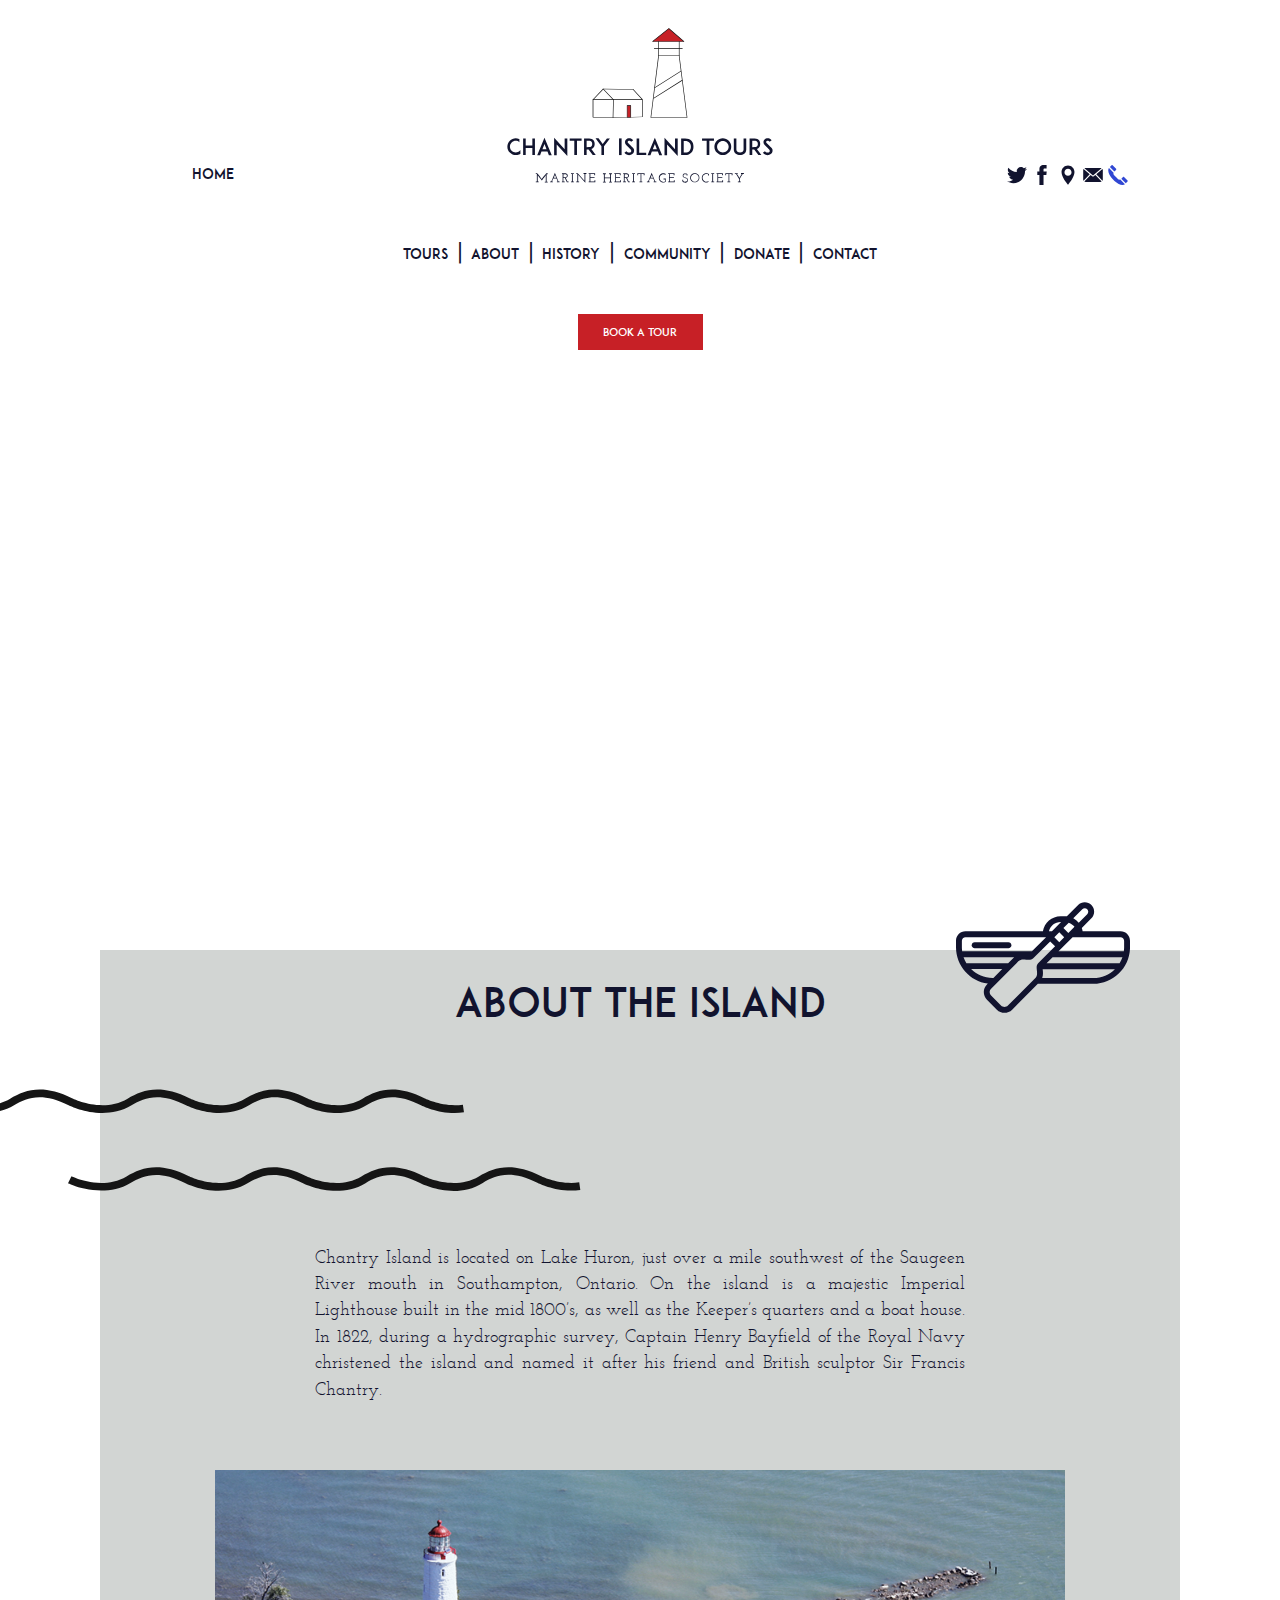
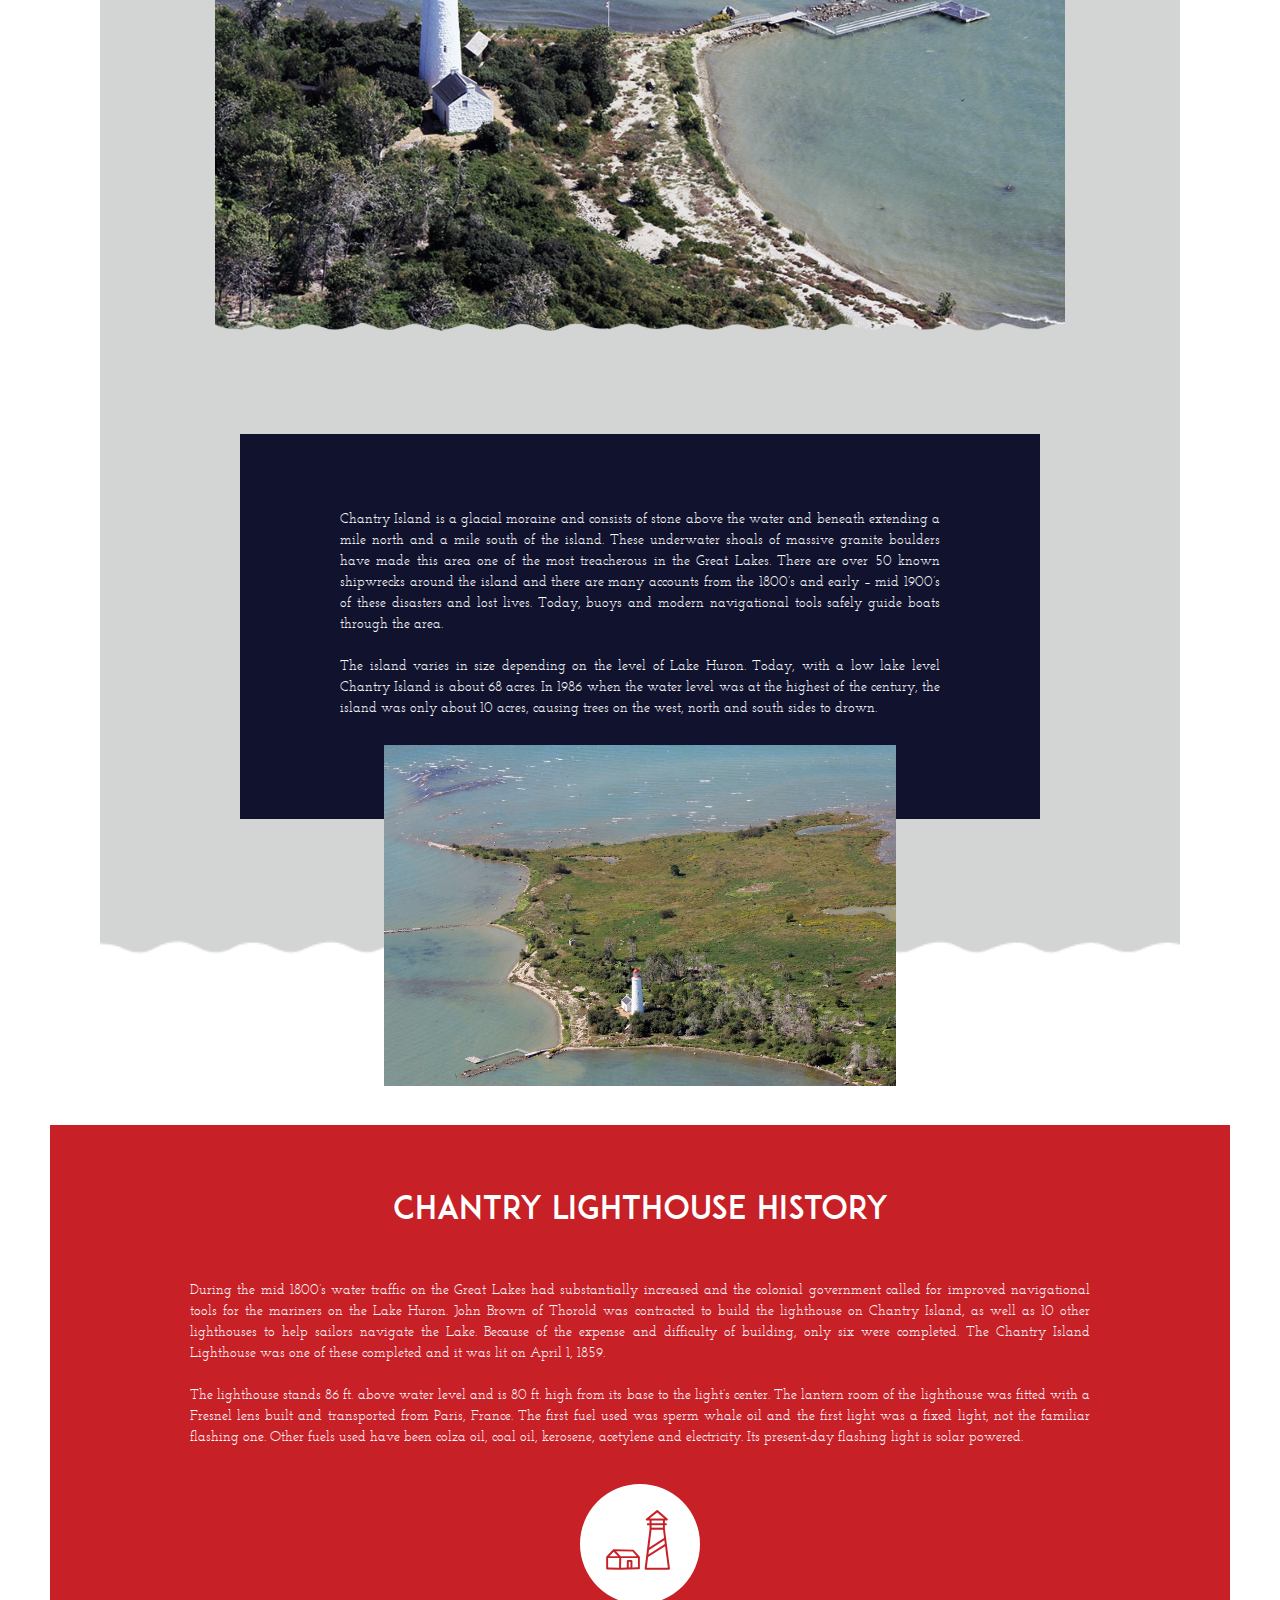
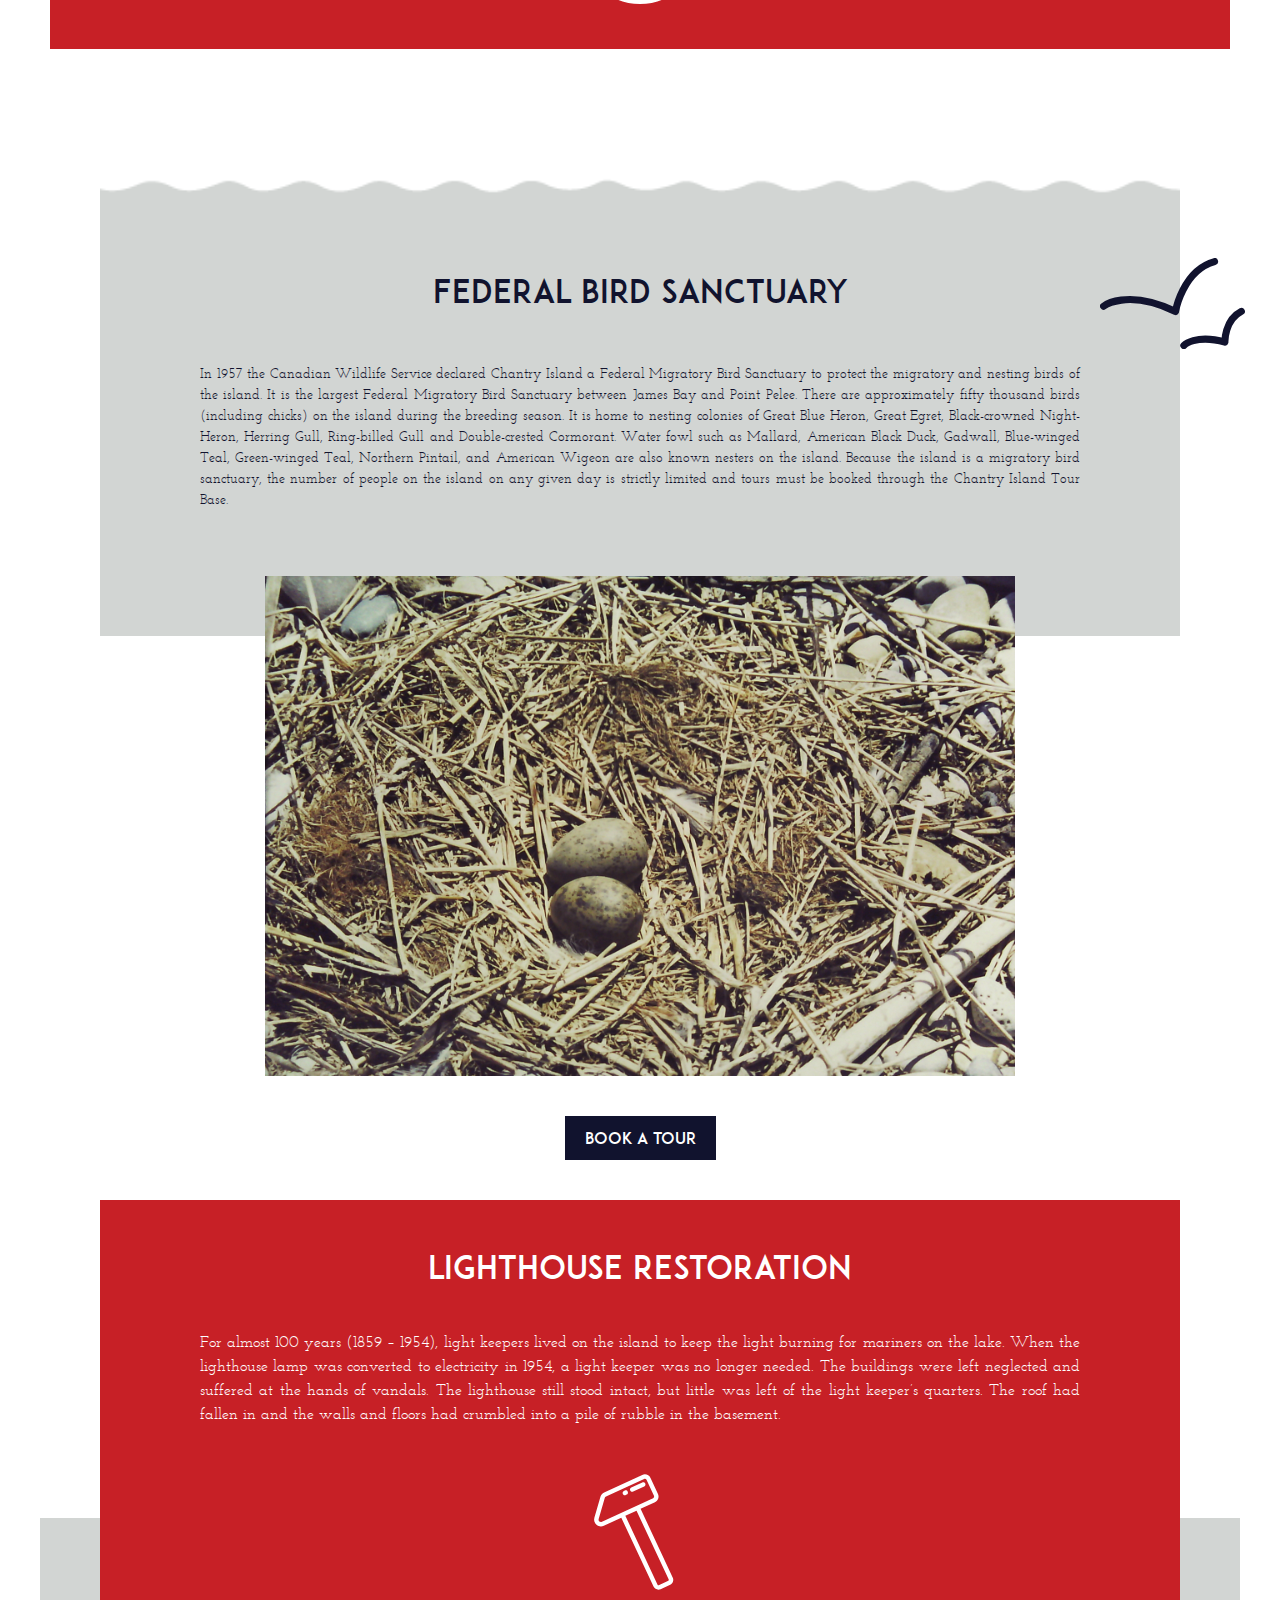
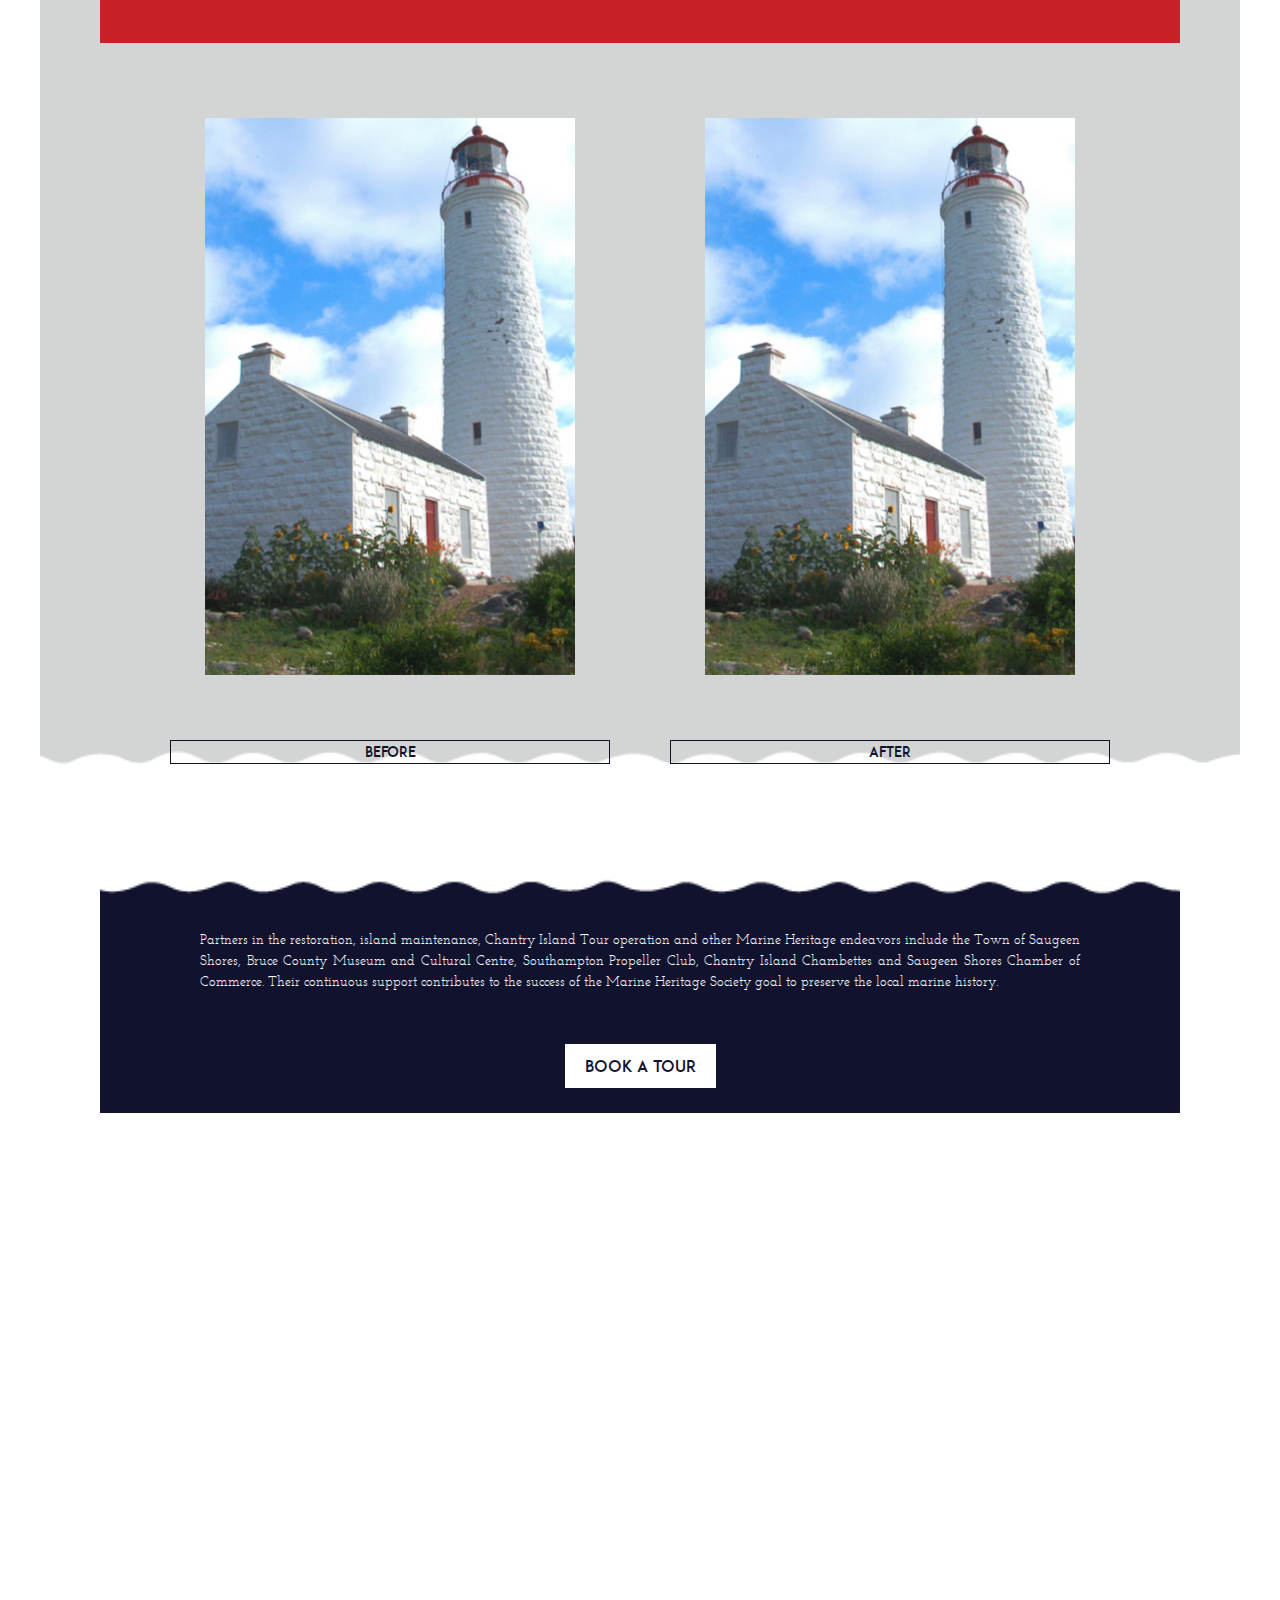
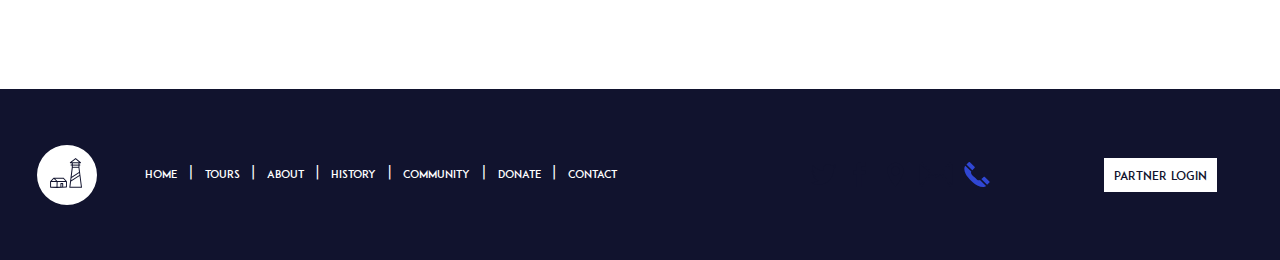
==== about.html @ c001f146 "Add files via upload" ====
<!DOCTYPE HTML>
<HTML lang="en">
  <head>
    <meta charset="utf-8">

    <meta http-equiv="X-UA-Compatible" content="IE=edge">
      <meta name="viewport" content="width=device-width, initial-scale=1">

    <title>Chantry Island Tours</title>

    <link href="css/bootstrap/bootstrap-flex.css" rel="stylesheet" type="text/css">
    <link href="css/bootstrap/bootstrap-grid.css" rel="stylesheet" type="text/css">
    <link href="css/bootstrap/bootstrap-reboot.css" rel="stylesheet" type="text/css">
    <link href="css/bootstrap/bootstrap.css" rel="stylesheet" type="text/css">

    <link href="css/main.css" rel="stylesheet" type="text/css">


        <script src="script/greensock/TweenMax.min.js"></script>
        <script src="script/greensock/TimelineMax.min.js"></script>
        <script src="script/greensock/ScrollToPlugin.min.js"></script>
        <script src="script/greensock/TweenLite.min.js"></script>

  </head>

<body>


<div id="site_con">

<!--.................
... BEGIN SITE.......
..................-->
<header class="main_header" id="about_header"> <!--     *     *     *       [start HEADER]    *     *     *      -->

<div class="container">

<div class="row align-items-end" id="header_top_con">

<div class="hidden-md-down col-lg-3" id="current_page_con">
<a href="#">HOME</a>
<!-- <hr class="current_page_underline"> -->
</div>

<div class="col-lg-6 d-flex justify-content-center">
  <img src="img/logos/logo.svg" id="main_logo" alt="Chantry Island Logo">
</div>

<div class="hidden-md-down col-lg-3" id="media_icon_con">
<ul>
  <li><a href="#"><img src="img/header_footer_icons/twitter.svg" alt="twitter icon"></a></li>
  <li><a href="#"><img src="img/header_footer_icons/facebook.svg" alt="facebook icon"></a></li>
  <li><a href="#"><img src="img/header_footer_icons/location.svg" alt="location icon"></a></li>
  <li><a href="#"><img src="img/header_footer_icons/mail.svg" alt="mail icon"></a></li>
  <li><a href="#"><img src="img/header_footer_icons/phone.svg" alt="phone icon"></a></li>
</ul>
</div>

</div>

<div class="row justify-content-center">
  <div class="hidden-lg-up col-10">
  <img src="img/wav_icons/singleWave.svg" id="red_wave_img" class="img-fluid" alt="Red Wave Underline">
</div>
</div>


  <nav class="navbar navbar-toggleable-md navbar-light bg-faded" id="main_nav"> <!-- .. ... .... START MAIN NAV .... ... ..-->
    <button class="navbar-toggler navbar-toggler-right" type="button" data-toggle="collapse"
    data-target="#nav_content" aria-controls="nav_content" aria-expanded="false" aria-label="Toggle navigation">
      <span class="navbar-toggler-icon"></span>
    </button>

    <div class="collapse navbar-collapse" id="nav_content">
      <ul class="navbar-nav mr-auto">



                <li class="nav-item">
                  <a class="nav-link" href="tours.html">TOURS</a>
                </li>

                <li class="hidden-md-down"><p>|</p></li>

                <li class="nav-item">
                  <a class="nav-link" href="about.html">ABOUT</a>
                </li>

                <li class="hidden-md-down"><p>|</p></li>

                <li class="nav-item">
                  <a class="nav-link" href="history.html">HISTORY</a>
                </li>

                    <li class="hidden-md-down"><p>|</p></li>

                <li class="nav-item">
                  <a class="nav-link" href="community.html">COMMUNITY</a>
                </li>

                    <li class="hidden-md-down"><p>|</p></li>

                <li class="nav-item">
                  <a class="nav-link" href="donate.html">DONATE</a>
                </li>

                <li class="hidden-md-down"><p>|</p></li>

                <li class="nav-item">
              <a class="nav-link" href="contact.html">CONTACT</a>
              </li>

      </ul>

    </div>
  </nav><!-- .. ... .... START MAIN NAV .... ... ..-->


<div class="d-flex justify-content-center">
  <button class="book_button" id="about_book_button">BOOK A TOUR</button>
</div>


</div>

</header><!--     *     *     *       [end HEADER]    *     *     *      -->


<div id="about_content">

<section id="about_the_island"><!--     *     *     *       [START 'about the island' section]    *     *     *      -->

<img src="img/about/boat.svg" alt="Boat Icon" id="about_boat_icon">

<div class="container-fluid">
  <div class="row">

    <div class="col">

      <h2>ABOUT THE ISLAND</h2>

  <img src="img/wav_icons/waves.svg" alt="Waves Icon" id="about_waves_icon" class="hidden-md-down">

        <p id="about_para1">Chantry Island is located on Lake Huron, just over a mile southwest of the
          Saugeen River mouth in Southampton, Ontario. On the island is a majestic Imperial
          Lighthouse built in the mid 1800’s, as well as the Keeper’s quarters and a boat house.
          In 1822, during a hydrographic survey, Captain Henry Bayfield of the Royal Navy christened
          the island and named it after his friend and British sculptor Sir Francis Chantry.</p>

          <img src="img/about/about01.png" class="img-fluid" alt="Aerial View of Chantry Island" id="about_image_1">

          <p id="about_para2"> Chantry Island is a glacial moraine and consists of stone above the water and beneath
            extending a mile north and a mile south of the island. These underwater shoals of massive
            granite boulders have made this area one of the most treacherous in the Great Lakes. There
            are over 50 known shipwrecks around the island and there are many accounts from the 1800’s
            and early – mid 1900’s of these disasters and lost lives. Today, buoys and modern navigational
            tools safely guide boats through the area.
            <br><br> The island varies in size depending on the level of Lake Huron. Today, with a low
            lake level Chantry Island is about 68 acres. In 1986 when the water level was at the
            highest of the century, the island was only about 10 acres, causing trees on the west,
            north and south sides to drown.</p>



    </div>


  </div>
</div>

<img src="img/wave_borders/wave2.png" class="wave_border" alt="Wave Border">

  <!-- <img src="img/about/about02.jpg" class="img-fluid" alt="Aerial View of Chantry Island" id="about_image_2"> -->
</section><!--     *     *     *       [end 'about the island' section]    *     *     *      -->

<img src="img/about/about_filler.png" class="img-fluid filler_image" alt="Filler Image">

<img src="img/about/about02.jpg" class="img-fluid" alt="Aerial View of Chantry Island" id="about_image_2">

<section id="about_history"><!--     *     *     *       [START 'about history' section]    *     *     *      -->

  <!-- <img src="img/about/about02.jpg" alt="Aerial View of Chantry Island" id="about_image_2"> -->


<div class="container-fluid">
  <div class="row">

    <div class="col">

      <h2>Chantry Lighthouse History</h2>

      <p>During the mid 1800’s water traffic on the Great Lakes had substantially
        increased and the colonial government called for improved navigational tools for
        the mariners on the Lake Huron. John Brown of Thorold was contracted to build the
        lighthouse on Chantry Island, as well as 10 other lighthouses to help sailors navigate
        the Lake. Because of the expense and difficulty of building, only six were completed.
        The Chantry Island Lighthouse was one of these completed and it was lit on April 1, 1859.

        <br><br>The lighthouse stands 86 ft. above water level and is 80 ft. high from its base to the
        light’s center. The lantern room of the lighthouse was fitted with a Fresnel lens built and
        transported from Paris, France. The first fuel used was sperm whale oil and the first light
        was a fixed light, not the familiar flashing one. Other fuels used have been colza oil, coal
        oil, kerosene, acetylene and electricity. Its present-day flashing light is solar powered.</p>

        <div class="d-flex justify-content-center">
        <img src="img/logos/circleLogo.svg" alt="Chantry Small Logo">
        </div>


    </div>


  </div>
  </div>


</section><!--     *     *     *       [end 'about history' section]    *     *     *      -->





<section id="about_bird"><!--     *     *     *       [START 'about bird' section]    *     *     *      -->

<img src="img/wave_borders/wave1.png" class="wave_border hidden-md-down" alt="Wave Border">

<div class="container-fluid">
  <div class="row">

    <div class="col">

      <h2>Federal Bird Sanctuary</h2>

      <p>In 1957 the Canadian Wildlife Service declared Chantry Island a Federal Migratory Bird
        Sanctuary to protect the migratory and nesting birds of the island. It is the largest Federal
         Migratory Bird Sanctuary between James Bay and Point Pelee. There are approximately fifty
         thousand birds (including chicks) on the island during the breeding season. It is home to
         nesting colonies of Great Blue Heron, Great Egret, Black-crowned Night-Heron, Herring Gull,
         Ring-billed Gull and Double-crested Cormorant. Water fowl such as Mallard, American Black Duck,
          Gadwall, Blue-winged Teal, Green-winged Teal, Northern Pintail, and American Wigeon are also
          known nesters on the island.  Because the island is a migratory bird sanctuary, the number of
          people on the island on any given day is strictly limited and tours must be booked through the
          Chantry Island Tour Base.</p>

        <img src="img/about/birds.svg" alt="Birds Icon" id="about_birds_icon">

        <img src="img/about/bird_eggs.jpg" alt="Bird Eggs Image" id="about_bird_egg_img" class="img-fluid">

        <div class="d-flex justify-content-center hidden-md-down">
        <button>BOOK A TOUR</button>
      </div>

    </div>


  </div>
  </div>


</section><!--     *     *     *       [end 'about bird' section]    *     *     *      -->



<section id="about_restoration"><!--     *     *     *       [START 'about restoration' section]    *     *     *      -->


<div class="container-fluid">
  <div class="row">

    <div class="col" id="restoration_desc_con">
      <h2>Lighthouse Restoration</h2>

      <p id="restoration_desc">For almost 100 years (1859 – 1954), light keepers lived on the island to keep the light
        burning for mariners on the lake. When the lighthouse lamp was converted to electricity
        in 1954, a light keeper was no longer needed. The buildings were left neglected and suffered
        at the hands of vandals. The lighthouse still stood intact, but little was left of the light
        keeper’s quarters. The roof had fallen in and the walls and floors had crumbled into a pile
        of rubble in the basement.</p>

      <div class="d-flex justify-content-center">
        <img src="img/about/hammer.svg" alt="Hammer Icon" id="about_hammer_icon">
      </div>

    </div>
  </div>

  <div class="row" id="restoration_img_con">

    <div class="col-6">
      <img src="img/about/after.jpg" class="img-fluid" alt="Lighthouse Before Restoration">
      <p>Before</p>
    </div>

    <div class="col-6">
      <img src="img/about/after.jpg" class="img-fluid" alt="Lighthouse After Restoration">
      <p>After</p>
    </div>

  </div>


  </div>
  <img src="img/wave_borders/wave2.png" alt="Wave Border" class="wave_border">
</section><!--     *     *     *       [end 'about restoration' section]    *     *     *      -->

<div id="about_spacer hidden-lg-up">
</div>


<!--     *     *     *       [start 'about partners' section]    *     *     *      -->

<section id="about_partners">
  <img src="img/wave_borders/wave1.png" alt="Wave Border" class="wave_border">
  <div class="container-fluid">
    <div class="row">

      <div class="col">
          <p>Partners in the restoration, island maintenance, Chantry Island Tour operation and other
            Marine Heritage endeavors include the Town of Saugeen Shores, Bruce County Museum and
            Cultural Centre, Southampton Propeller Club, Chantry Island Chambettes and Saugeen Shores
             Chamber of Commerce. Their continuous support contributes to the success of the Marine
             Heritage Society goal to preserve the local marine history.</p>

             <div class="d-flex justify-content-center">
             <button>BOOK A TOUR</button>
           </div>

      </div>
    </div>
  </div>


</section>

<!--     *     *     *       [end 'about partners' section]    *     *     *      -->
</div>





<footer id="main_footer"><!--     *     *     *       [start footer]    *     *     *      -->

<div class="container-fluid">
  <div class="row align-items-center">

  <div class="hidden-md-down col-lg-1" id="footer_logo_con">
    <img src="img/logos/circleLogo.svg" alt="Small Chantry Islands Logo">
  </div>

  <div class="hidden-md-down col-lg-6" id="footer_nav">
  <ul class="nav">
  <li class="nav-item">
    <a class="nav-link active" href="#">HOME</a>
  </li><li><p>|</p></li>
  <li class="nav-item">
    <a class="nav-link" href="#">TOURS</a>
  </li><li><p>|</p></li>
  <li class="nav-item">
    <a class="nav-link" href="#">ABOUT</a>
  </li><li><p>|</p></li>
  <li class="nav-item">
    <a class="nav-link active" href="#">HISTORY</a>
  </li><li><p>|</p></li>
  <li class="nav-item">
    <a class="nav-link" href="#">COMMUNITY</a>
  </li><li><p>|</p></li>
  <li class="nav-item">
    <a class="nav-link" href="#">DONATE</a>
  </li><li><p>|</p></li>
  <li class="nav-item">
    <a class="nav-link" href="#">CONTACT</a>
  </li>

</ul>
</div>

<div class="col-12 col-lg-3" id="footer_media_icon_con">
  <ul>
    <li><a href="#"><img src="img/header_footer_icons/twitter.svg" alt="twitter icon"></a></li>
    <li><a href="#"><img src="img/header_footer_icons/facebook.svg" alt="facebook icon"></a></li>
    <li><a href="#"><img src="img/header_footer_icons/location.svg" alt="location icon"></a></li>
    <li><a href="#"><img src="img/header_footer_icons/mail.svg" alt="mail icon"></a></li>
    <li><a href="#"><img src="img/header_footer_icons/phone.svg" alt="phone icon"></a></li>
  </ul>
</div>

<div class="hidden-md-down col-lg-2" id="footer_login_button">
  <button><a href="#">PARTNER LOGIN</a></button>
</div>


  </div>
</div>


</footer><!--     *     *     *       [end footer]    *     *     *      -->


<!--.................
... END SITE.......
..................-->



</div>

<script src="script/main.js"></script>
<script src="script/about_content.js"></script>
<script src="https://ajax.googleapis.com/ajax/libs/jquery/2.1.4/jquery.min.js"></script>
<script src="script/bootstrap/bootstrap.js"></script>

</body>

</html>
---- css/main.css ----
@font-face {
  font-family: 'Adam CG Pro';
  src: url("../fonts/adam/adam.cg_pro-webfont.woff2") format("woff2"), url("../fonts/adam/adam.cg_pro-webfont.woff") format("woff");
  font-weight: normal;
  font-style: normal; }
@font-face {
  font-family: 'Josefin Slab';
  src: url("../fonts/josefinslab/josefinslab-regular-webfont.woff2") format("woff2"), url("../fonts/josefinslab/josefinslab-regular-webfont.woff") format("woff");
  font-weight: normal;
  font-style: normal; }
.nopadding {
  margin: 0px !important;
  padding: 0px !important; }

.wave_border {
  position: absolute;
  width: 100%;
  left: 0;
  margin-top: -19px;
  z-index: 1; }

#site_con {
  overflow: hidden;
  width: 100%; }

#home_header {
  background-image: url("../images/home/lake_small.png"); }

.main_header {
  background-size: 100%;
  background-repeat: no-repeat; }
  .main_header #main_nav {
    position: absolute;
    top: 0;
    left: 0;
    right: 0;
    padding: 0; }
    .main_header #main_nav button {
      border: none;
      top: 0;
      right: 0;
      padding: 10px;
      position: absolute;
      z-index: 2; }
    .main_header #main_nav .navbar-toggler .navbar-toggler-icon {
      border: none;
      width: 50px;
      background-image: url("data:image/svg+xml;charset=utf8,%3Csvg viewBox='0 0 32 32' xmlns='http://www.w3.org/2000/svg'%3E%3Cpath stroke='rgb(17, 19, 46)' stroke-width='3' stroke-linecap='round' stroke-miterlimit='10' d='M4 8h24M4 16h24M4 24h24'/%3E%3C/svg%3E"); }
    .main_header #main_nav #nav_content {
      position: absolute;
      z-index: 1;
      background: rgba(255, 255, 255, 0.8);
      height: 100vh;
      top: 0;
      left: 0;
      right: 0;
      padding-top: 80px; }
      .main_header #main_nav #nav_content ul {
        height: 100vh; }
      .main_header #main_nav #nav_content ul li {
        text-align: center; }
        .main_header #main_nav #nav_content ul li p {
          color: #11132e;
          font-size: 1.3em; }
        .main_header #main_nav #nav_content ul li a {
          color: #11132e;
          font-size: 1.5em;
          font-family: "Adam CG Pro"; }
  .main_header #main_logo {
    max-width: 50%;
    padding-top: 25px;
    padding-bottom: 0; }
  .main_header #red_wave_img {
    width: 100%;
    margin-top: 10px;
    margin-bottom: 25px; }
  .main_header #home_title_box {
    border: 1px solid #FFFFFF;
    padding: 10px;
    text-align: center; }
    .main_header #home_title_box h2 {
      font-family: "Josefin Slab";
      line-height: 30px;
      margin: 0;
      color: #FFFFFF;
      font-size: 1.1em; }
      .main_header #home_title_box h2 .home_title {
        font-family: "Adam CG Pro";
        font-size: 1.3em; }
  .main_header .book_button {
    color: #11132e;
    border: none;
    padding: 10px;
    font-size: .7em;
    width: 125px; }
  .main_header #home_book_button {
    background-color: #FFFFFF;
    margin: 20px;
    font-family: "Josefin Slab"; }

@media (min-width: 992px) {
  #main_header {
    background-image: url("../images/home/lake_large.png"); }

  .main_header {
    background-size: 100%;
    background-repeat: no-repeat;
    height: 950px; }
    .main_header #main_nav {
      position: static;
      background: transparent; }
      .main_header #main_nav #nav_content {
        background: transparent;
        height: inherit;
        position: static;
        padding: 0; }
        .main_header #main_nav #nav_content ul {
          margin: 0 auto;
          height: auto;
          padding: 50px; }
          .main_header #main_nav #nav_content ul li a {
            font-size: .875em; }
    .main_header #header_top_con #current_page_con {
      text-align: center; }
      .main_header #header_top_con #current_page_con a {
        font-family: "Adam CG Pro";
        color: #11132e;
        font-size: .875em; }
      .main_header #header_top_con #current_page_con .current_page_underline {
        margin-top: 0px;
        margin-bottom: 0px;
        width: 25px; }
    .main_header #header_top_con #media_icon_con {
      text-align: center; }
      .main_header #header_top_con #media_icon_con ul {
        text-align: center;
        margin: 0;
        padding: 0; }
        .main_header #header_top_con #media_icon_con ul li {
          display: inline; }
          .main_header #header_top_con #media_icon_con ul li a img {
            width: 20px; }
    .main_header #home_title_box {
      padding: 40px;
      margin-bottom: 20px; }
      .main_header #home_title_box h2 {
        font-size: 2.1em;
        line-height: 50px; }
    .main_header .wave_border {
      margin-top: 23%;
      z-index: 0; } }
#home_section_1 #who_we_are_con {
  background-color: #c72026;
  padding: 25px 50px;
  color: #FFFFFF; }
  #home_section_1 #who_we_are_con h3 {
    font-family: "Adam CG Pro";
    font-size: 1.2em;
    text-align: center; }
  #home_section_1 #who_we_are_con img {
    width: 120px;
    display: block;
    margin: 20px auto; }
  #home_section_1 #who_we_are_con p {
    font-family: "Josefin Slab";
    font-size: .8em;
    text-align: justify;
    padding-top: 20px; }

@media (min-width: 992px) {
  #home_section_1 {
    margin-top: -20%; }
    #home_section_1 #who_we_are_con {
      display: block;
      margin: 0 auto;
      width: 70%;
      padding: 70px 100px 70px 100px; }
      #home_section_1 #who_we_are_con p {
        font-size: .875em; } }
@media (min-width: 992px) {
  #video_con {
    width: 100%;
    position: absolute;
    margin-top: -5%; }
    #video_con img {
      width: 60%;
      margin: 0 auto;
      display: block; }
    #video_con p {
      font-family: "Josefin Slab";
      padding-left: 20%;
      margin-top: 20px; } }
#main_footer {
  text-align: center; }
  #main_footer #footer_media_icon_con {
    padding: 0;
    margin: 0; }
    #main_footer #footer_media_icon_con ul {
      padding: 20px;
      margin: 0; }
      #main_footer #footer_media_icon_con ul li {
        list-style: none;
        display: inline-block; }
        #main_footer #footer_media_icon_con ul li a img {
          height: 25px;
          margin: 3px; }

@media (min-width: 992px) {
  #main_footer {
    margin-top: 45%;
    padding: 50px 15px;
    background-color: #11132e; }
    #main_footer #footer_logo_con img {
      height: 60px;
      padding: 0; }
    #main_footer #footer_nav ul li a {
      color: #FFFFFF;
      font-size: .7em;
      font-family: "Adam CG Pro"; }
    #main_footer #footer_nav ul li p {
      color: #FFFFFF;
      font-size: .9em;
      padding: 0;
      margin: 0; }
    #main_footer #footer_media_icon_con {
      margin-top: 0; }
      #main_footer #footer_media_icon_con ul li a img {
        height: 25px; }
    #main_footer #footer_login_button button {
      background-color: #FFFFFF;
      border: none;
      padding: 5px 10px; }
      #main_footer #footer_login_button button a {
        color: #11132e;
        font-family: "Adam CG Pro";
        font-size: .75em; } }
#about_header {
  overflow: hidden; }
  #about_header #about_book_button {
    background-color: #11132e;
    color: #FFFFFF;
    font-family: "Adam CG Pro"; }

@media (min-width: 992px) {
  #about_header #about_book_button {
    background-color: #c72026;
    margin-top: -20px; } }
#about_the_island {
  overflow: hidden;
  background-color: #d2d5d3;
  margin-top: 40px;
  padding: 0; }
  #about_the_island #about_boat_icon {
    position: absolute;
    height: 7%;
    right: 20px;
    margin-top: -7%; }
  #about_the_island h2 {
    text-align: center;
    font-family: "Adam CG Pro";
    font-size: 1em;
    color: #11132e;
    padding: 30px;
    margin: 0; }
  #about_the_island #about_para1 {
    font-family: "Josefin Slab";
    color: #11132e;
    text-align: justify;
    padding: 0 25px 0 25px;
    font-size: .8em; }
  #about_the_island #about_para2 {
    background-color: #11132e;
    margin: 25px 25px 25px 25px;
    font-family: "Josefin Slab";
    color: #FFFFFF;
    padding: 20px 25px 65px 25px;
    font-size: .75em;
    text-align: justify; }

@media (min-width: 768px) {
  #about_the_island #about_para2 {
    padding-bottom: 100px; } }
@media (min-width: 992px) {
  #about_content {
    padding-left: 100px;
    padding-right: 100px; }

  #about_the_island {
    overflow: visible;
    margin-top: 0;
    padding-bottom: 30px; }
    #about_the_island #about_boat_icon {
      height: 13%;
      right: 150px;
      margin-top: -4%; }
    #about_the_island h2 {
      font-size: 2.5em; }
    #about_the_island #about_waves_icon {
      margin-left: -170px;
      height: 7%;
      margin-top: 30px; }
    #about_the_island #about_para1 {
      padding: 50px 200px;
      font-size: 1.1em; }
    #about_the_island #about_image_1 {
      padding-left: 100px;
      padding-right: 100px; }
    #about_the_island #about_para2 {
      margin-left: 125px;
      margin-right: 125px;
      margin-top: 100px;
      padding: 75px 100px 100px 100px;
      font-size: .875em; }
    #about_the_island .wave_border {
      margin-top: -30px;
      left: 0; } }
#about_history {
  background-color: #c72026;
  padding-bottom: 25px; }
  #about_history h2 {
    font-family: "Adam CG Pro";
    text-align: center;
    font-size: .93em;
    color: #FFFFFF;
    padding: 50px 30px 30px 30px;
    margin: 35px 0 0 0; }
  #about_history p {
    font-family: "Josefin Slab";
    color: #FFFFFF;
    text-align: justify;
    padding: 0 40px;
    font-size: .75em; }
  #about_history img {
    height: 60px; }

#about_image_2 {
  padding-left: 20%;
  padding-right: 20%;
  left: 0;
  position: absolute;
  z-index: 2;
  margin-top: -10%; }

@media (min-width: 992px) {
  #about_image_2 {
    padding-left: 30%;
    padding-right: 30%;
    margin-top: -18%; }

  .filler_image {
    height: 150px; } }
@media (min-width: 992px) {
  #about_history {
    margin: 0px -50px 100px -50px; }
    #about_history h2 {
      font-size: 2em;
      padding: 30px; }
    #about_history p {
      font-size: .875em;
      padding: 25px 125px 20px 125px; }
    #about_history img {
      height: 120px;
      margin-bottom: 20px; } }
#about_bird {
  padding: 0px;
  overflow: hidden; }
  #about_bird h2 {
    font-family: "Adam CG Pro";
    background-color: #d2d5d3;
    text-align: center;
    font-size: .93em;
    color: #11132e;
    margin: 0 -15px 0 -15px;
    padding: 50px 0px 30px 0px; }
  #about_bird p {
    color: #11132e;
    background-color: #d2d5d3;
    font-family: "Josefin Slab";
    margin: 0 -15px 0 -15px;
    text-align: justify;
    font-size: .75em;
    padding: 0px 25px 50px 25px; }
  #about_bird #about_birds_icon {
    position: absolute;
    height: 6%;
    right: 25%;
    margin-top: -10%; }
  #about_bird #about_bird_egg_img {
    padding: 40px 10px; }

@media (min-width: 992px) {
  #about_bird {
    overflow: visible;
    padding-bottom: 40px; }
    #about_bird .wave_border {
      left: 0;
      margin-top: -35px; }
    #about_bird h2 {
      font-size: 2em !important;
      padding-top: 125px; }
    #about_bird p {
      padding: 25px 100px 125px 100px;
      font-size: .875em; }
    #about_bird #about_birds_icon {
      right: -6%;
      margin-top: -35%;
      height: 9%; }
    #about_bird #about_bird_egg_img {
      padding-left: 150px;
      padding-right: 150px;
      margin-top: -100px; }
    #about_bird button {
      background-color: #11132e;
      color: #FFFFFF;
      padding: 10px 20px;
      border: none;
      font-family: "Adam CG Pro"; } }
#about_restoration {
  overflow: hidden; }
  #about_restoration #restoration_desc_con {
    background-color: #c72026;
    padding: 30px 35px; }
    #about_restoration #restoration_desc_con h2 {
      font-family: "Adam CG Pro";
      color: #FFFFFF;
      text-align: center;
      font-size: 1em;
      margin-bottom: 20px; }
    #about_restoration #restoration_desc_con #restoration_desc {
      font-family: "Josefin Slab";
      color: #FFFFFF;
      text-align: justify;
      font-size: .75em; }
    #about_restoration #restoration_desc_con #about_hammer_icon {
      height: 60px; }
  #about_restoration #restoration_img_con {
    background-color: #d2d5d3;
    padding-top: 20px;
    padding-bottom: 40px; }
    #about_restoration #restoration_img_con p {
      text-align: center;
      font-family: "Adam CG Pro";
      color: #11132e;
      font-size: .9em;
      border: 1px solid #11132e;
      position: absolute;
      margin-top: 15px;
      margin-left: 30px;
      margin-right: 30px;
      left: 0;
      right: 0;
      z-index: 2; }

#about_spacer {
  height: 20px; }

@media (min-width: 992px) {
  #about_restoration {
    overflow: visible; }
    #about_restoration #restoration_desc_con {
      padding: 50px; }
      #about_restoration #restoration_desc_con h2 {
        font-size: 2em; }
      #about_restoration #restoration_desc_con #restoration_desc {
        font-size: 1em;
        padding: 25px 50px; }
      #about_restoration #restoration_desc_con #about_hammer_icon {
        height: 125px; }
    #about_restoration #restoration_img_con {
      margin-left: -75px;
      margin-right: -75px;
      margin-top: -125px;
      padding: 200px 100px 50px 100px; }
      #about_restoration #restoration_img_con img {
        padding: 0px 50px 50px 50px; }
    #about_restoration .wave_border {
      margin-top: -50px; } }
#about_partners {
  background-color: #11132e;
  padding-bottom: 20px; }
  #about_partners p {
    text-align: justify;
    color: #FFFFFF;
    font-family: "Josefin Slab";
    padding: 35px;
    font-size: .75em; }
  #about_partners .wave_border {
    margin-top: -10px; }
  #about_partners button {
    background-color: #FFFFFF;
    padding: 10px 20px;
    border: none;
    font-family: "Adam CG Pro";
    color: #11132e; }

@media (min-width: 992px) {
  #about_partners {
    margin-top: 70px;
    padding: 50px 50px 25px 50px; }
    #about_partners p {
      font-size: .875em; }
    #about_partners .wave_border {
      margin-top: -80px; } }

/*# sourceMappingURL=main.css.map */
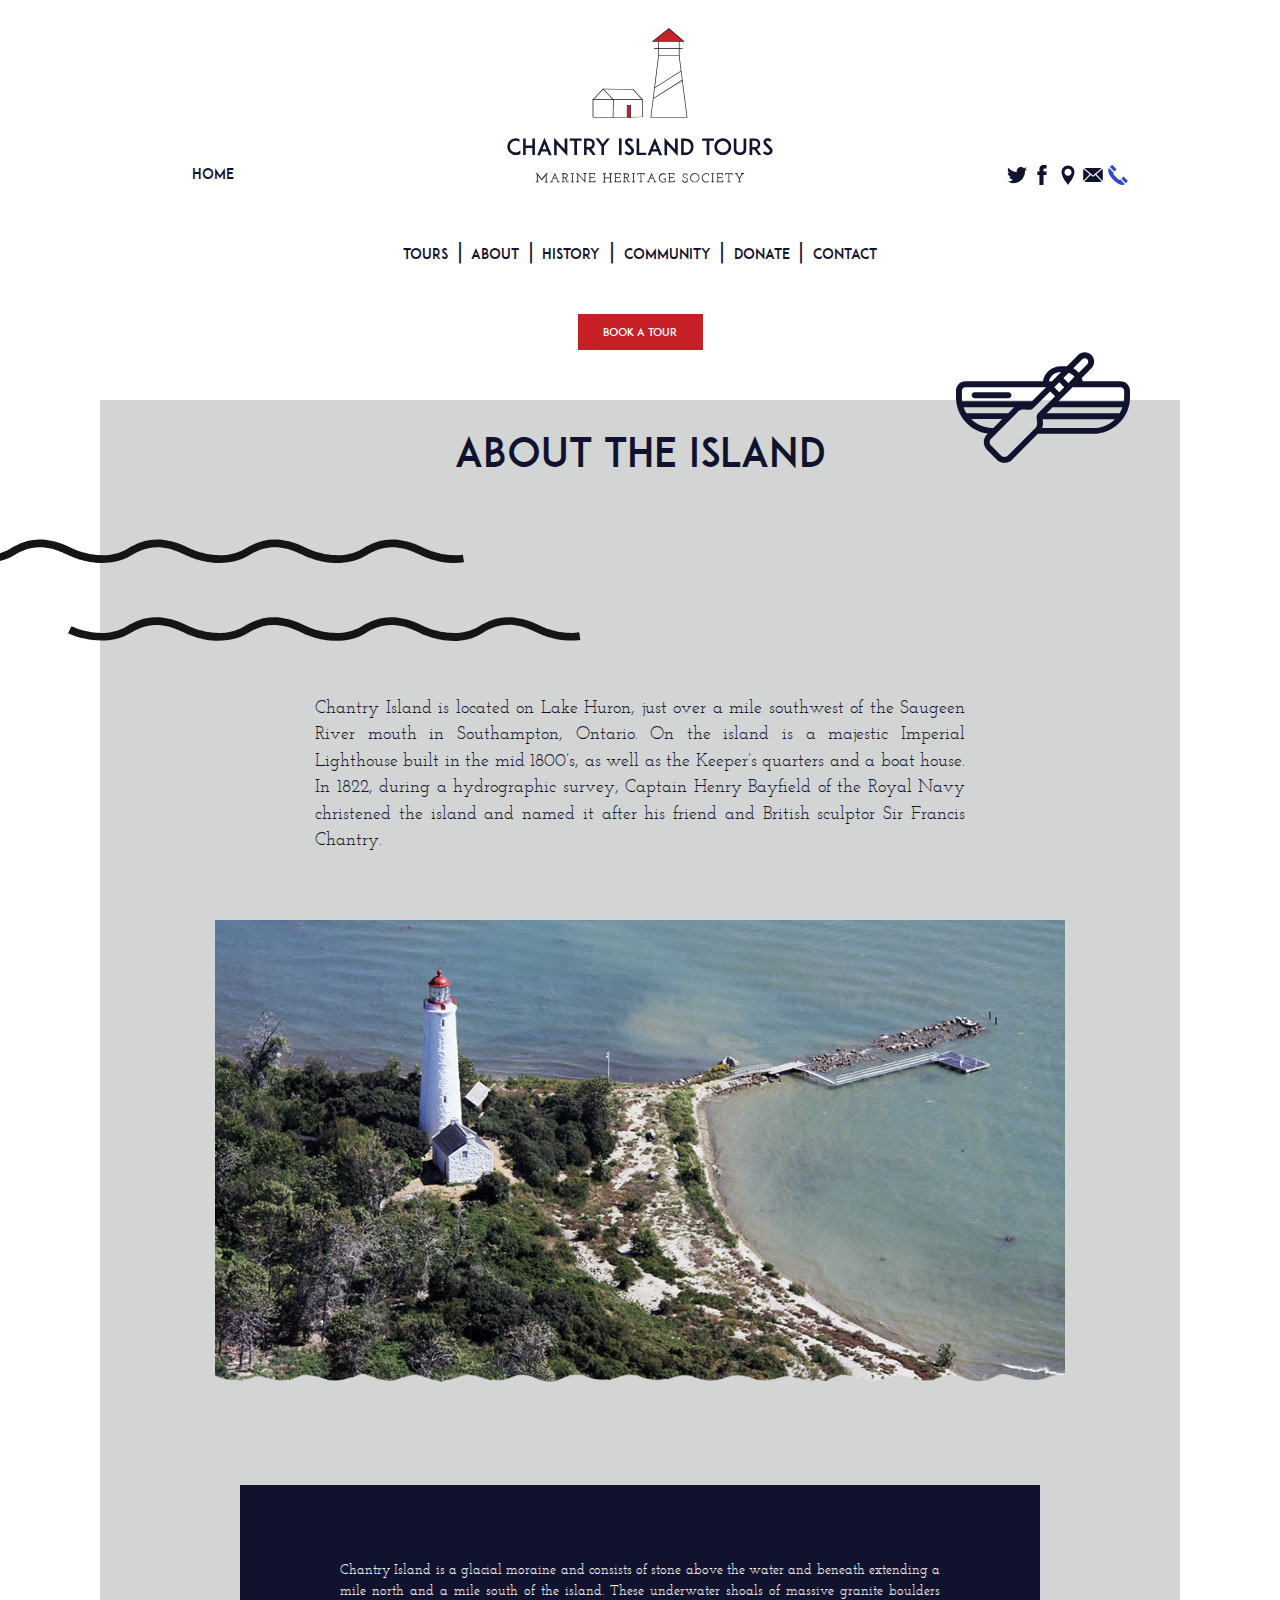
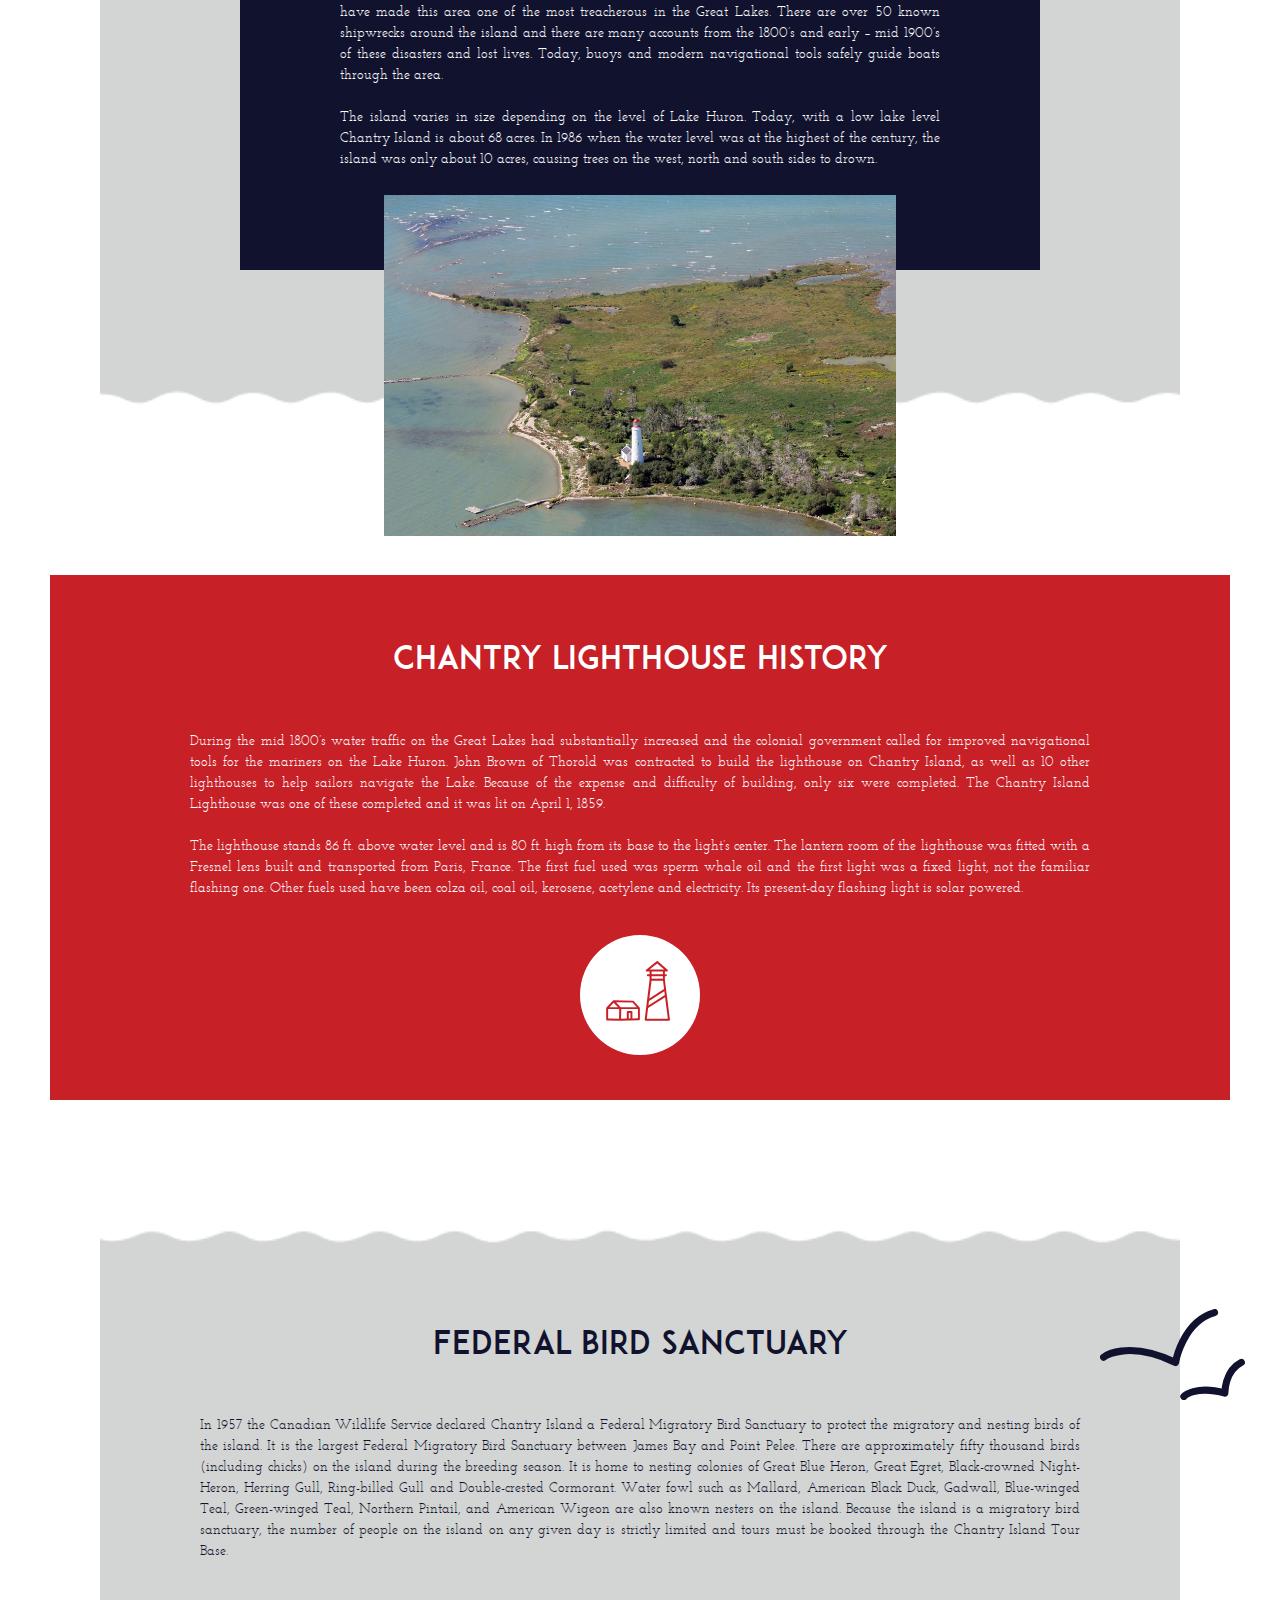
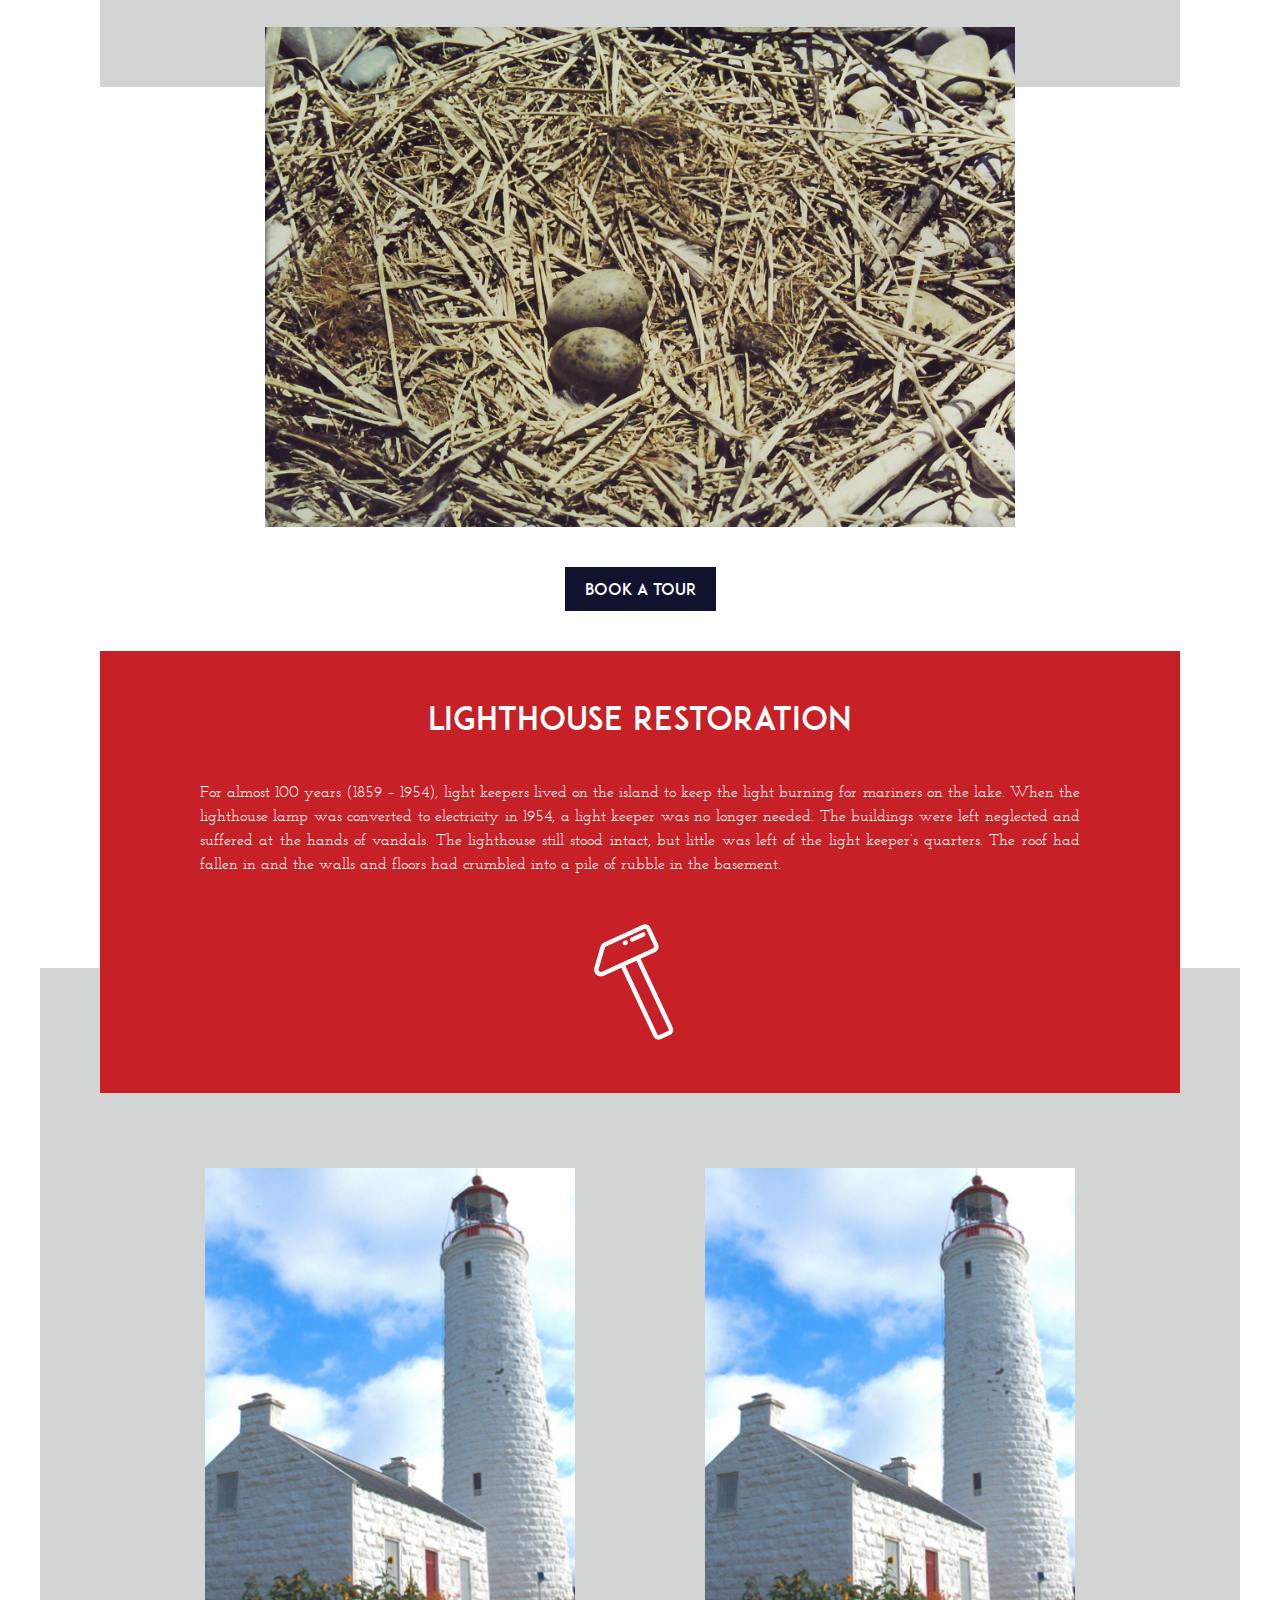
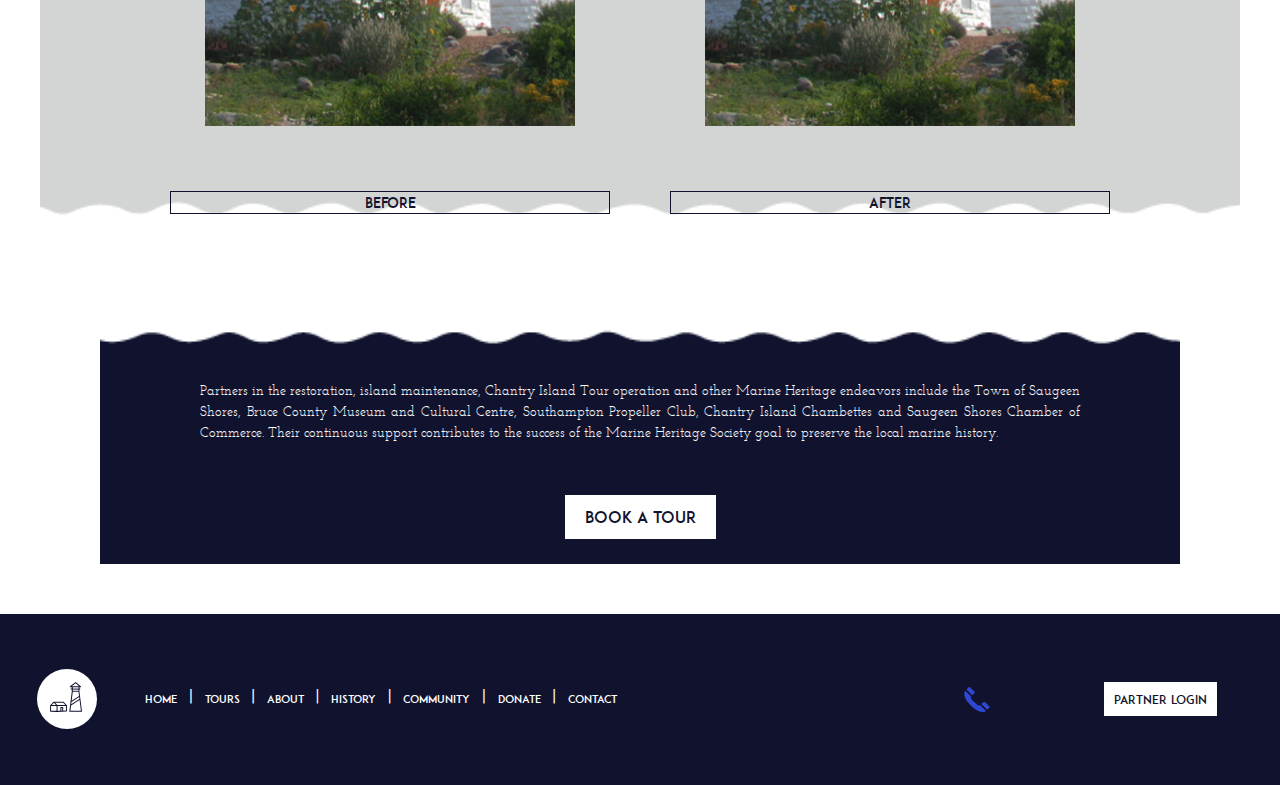
==== commit 460a3b70: "update" ====
--- a/about.html
+++ b/about.html
@@ -38,7 +38,7 @@
 <div class="row align-items-end" id="header_top_con">
 
 <div class="hidden-md-down col-lg-3" id="current_page_con">
-<a href="#">HOME</a>
+<a href="index.html">HOME</a>
 <!-- <hr class="current_page_underline"> -->
 </div>
 
--- a/css/main.css
+++ b/css/main.css
@@ -24,7 +24,7 @@
   width: 100%; }
 
 #home_header {
-  background-image: url("../images/home/lake_small.png"); }
+  background-image: url("../img/home/lake_small.png"); }
 
 .main_header {
   background-size: 100%;
@@ -99,13 +99,13 @@
     font-family: "Josefin Slab"; }
 
 @media (min-width: 992px) {
-  #main_header {
-    background-image: url("../images/home/lake_large.png"); }
+  #home_header {
+    background-image: url("../img/home/lake_large.png");
+    height: 950px; }
 
   .main_header {
     background-size: 100%;
-    background-repeat: no-repeat;
-    height: 950px; }
+    background-repeat: no-repeat; }
     .main_header #main_nav {
       position: static;
       background: transparent; }
@@ -206,8 +206,11 @@
           margin: 3px; }
 
 @media (min-width: 992px) {
+  .home_footer {
+    margin-top: 45%; }
+
   #main_footer {
-    margin-top: 45%;
+    margin-top: 50px;
     padding: 50px 15px;
     background-color: #11132e; }
     #main_footer #footer_logo_con img {
@@ -283,7 +286,8 @@
 @media (min-width: 992px) {
   #about_content {
     padding-left: 100px;
-    padding-right: 100px; }
+    padding-right: 100px;
+    margin-top: 50px; }
 
   #about_the_island {
     overflow: visible;
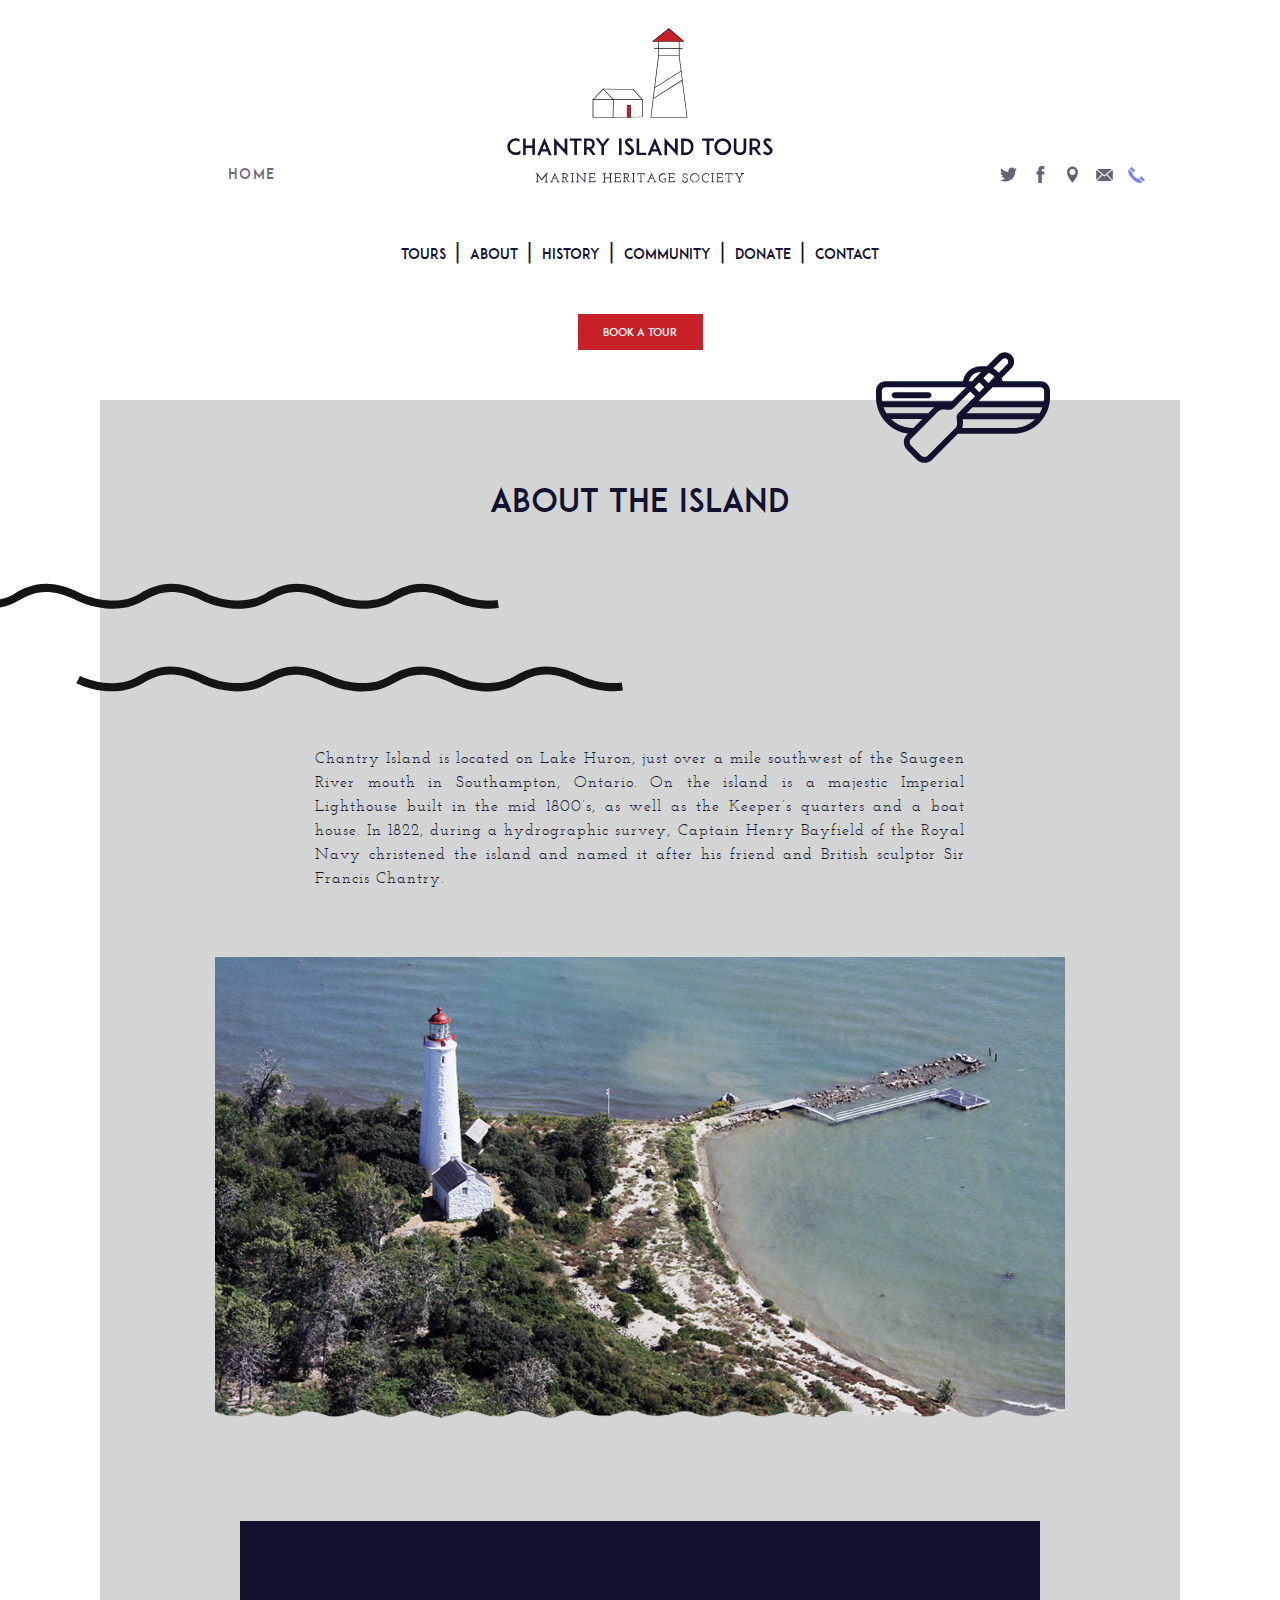
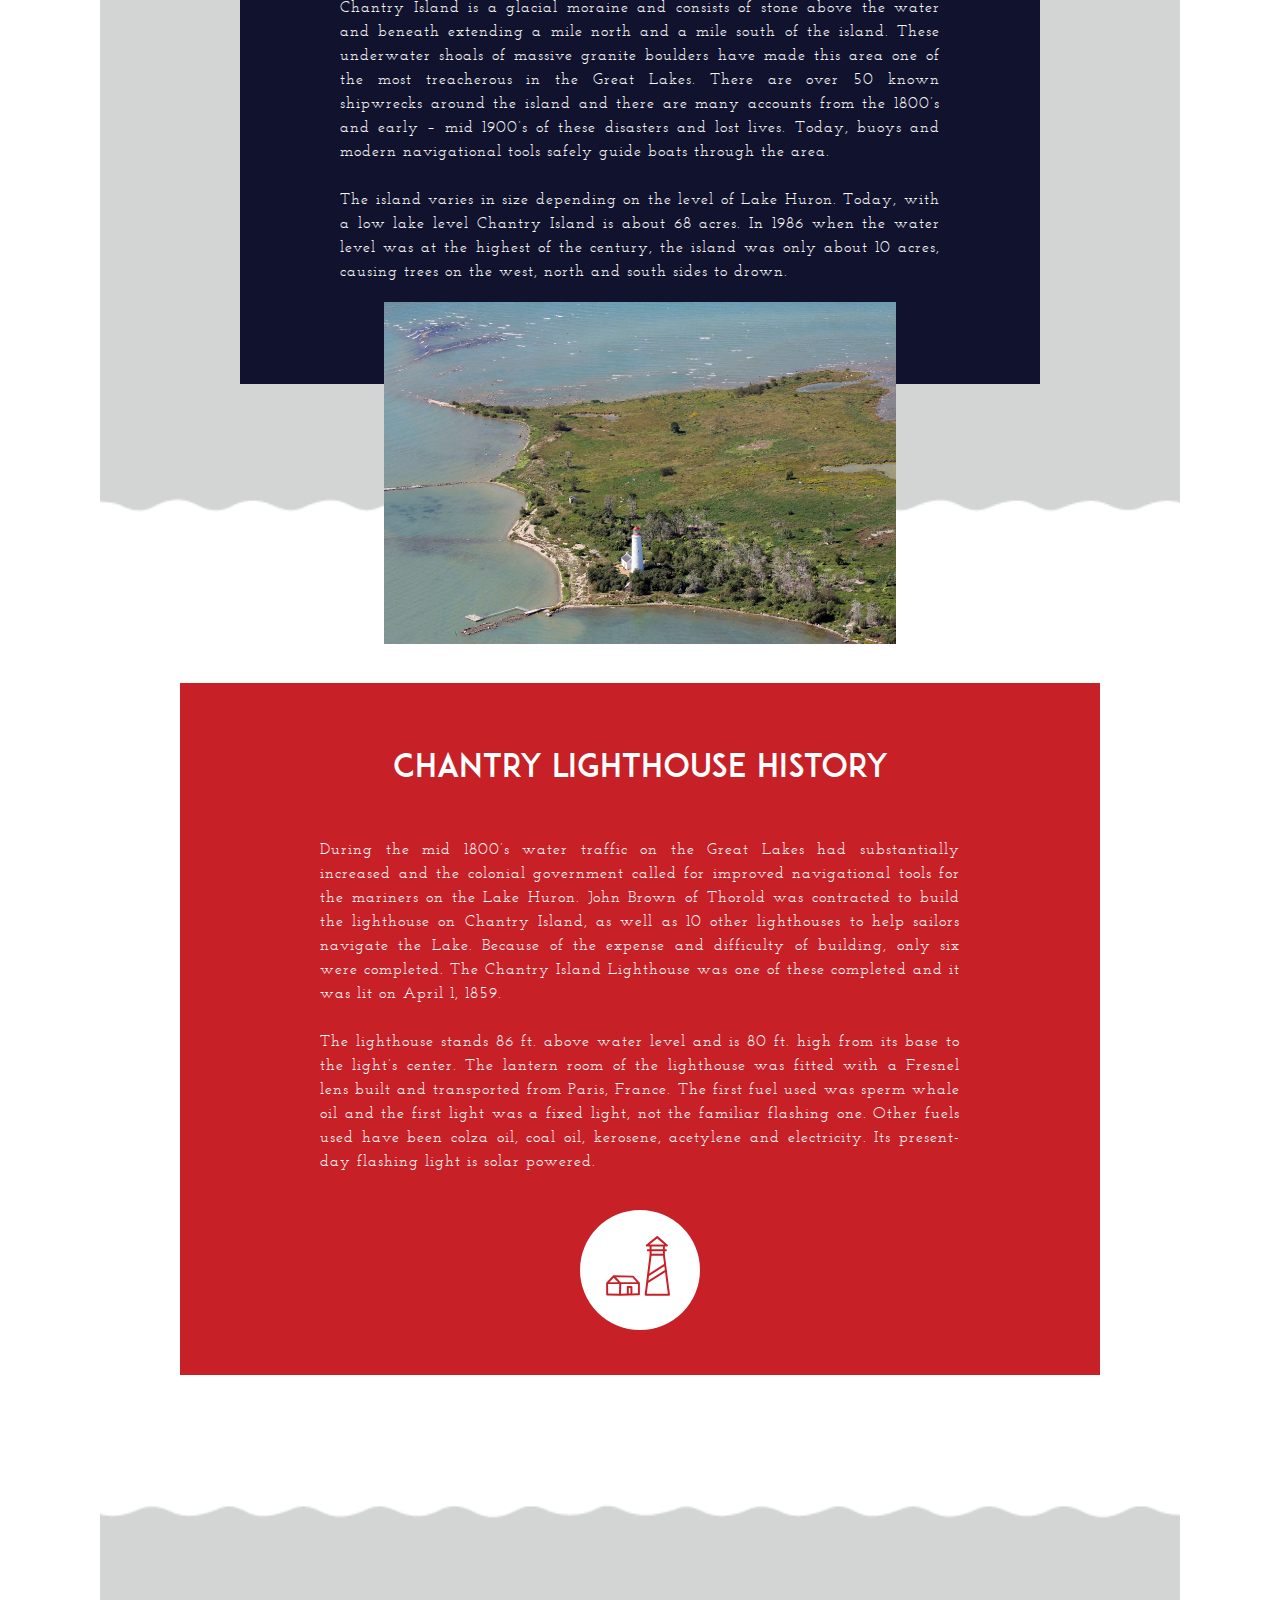
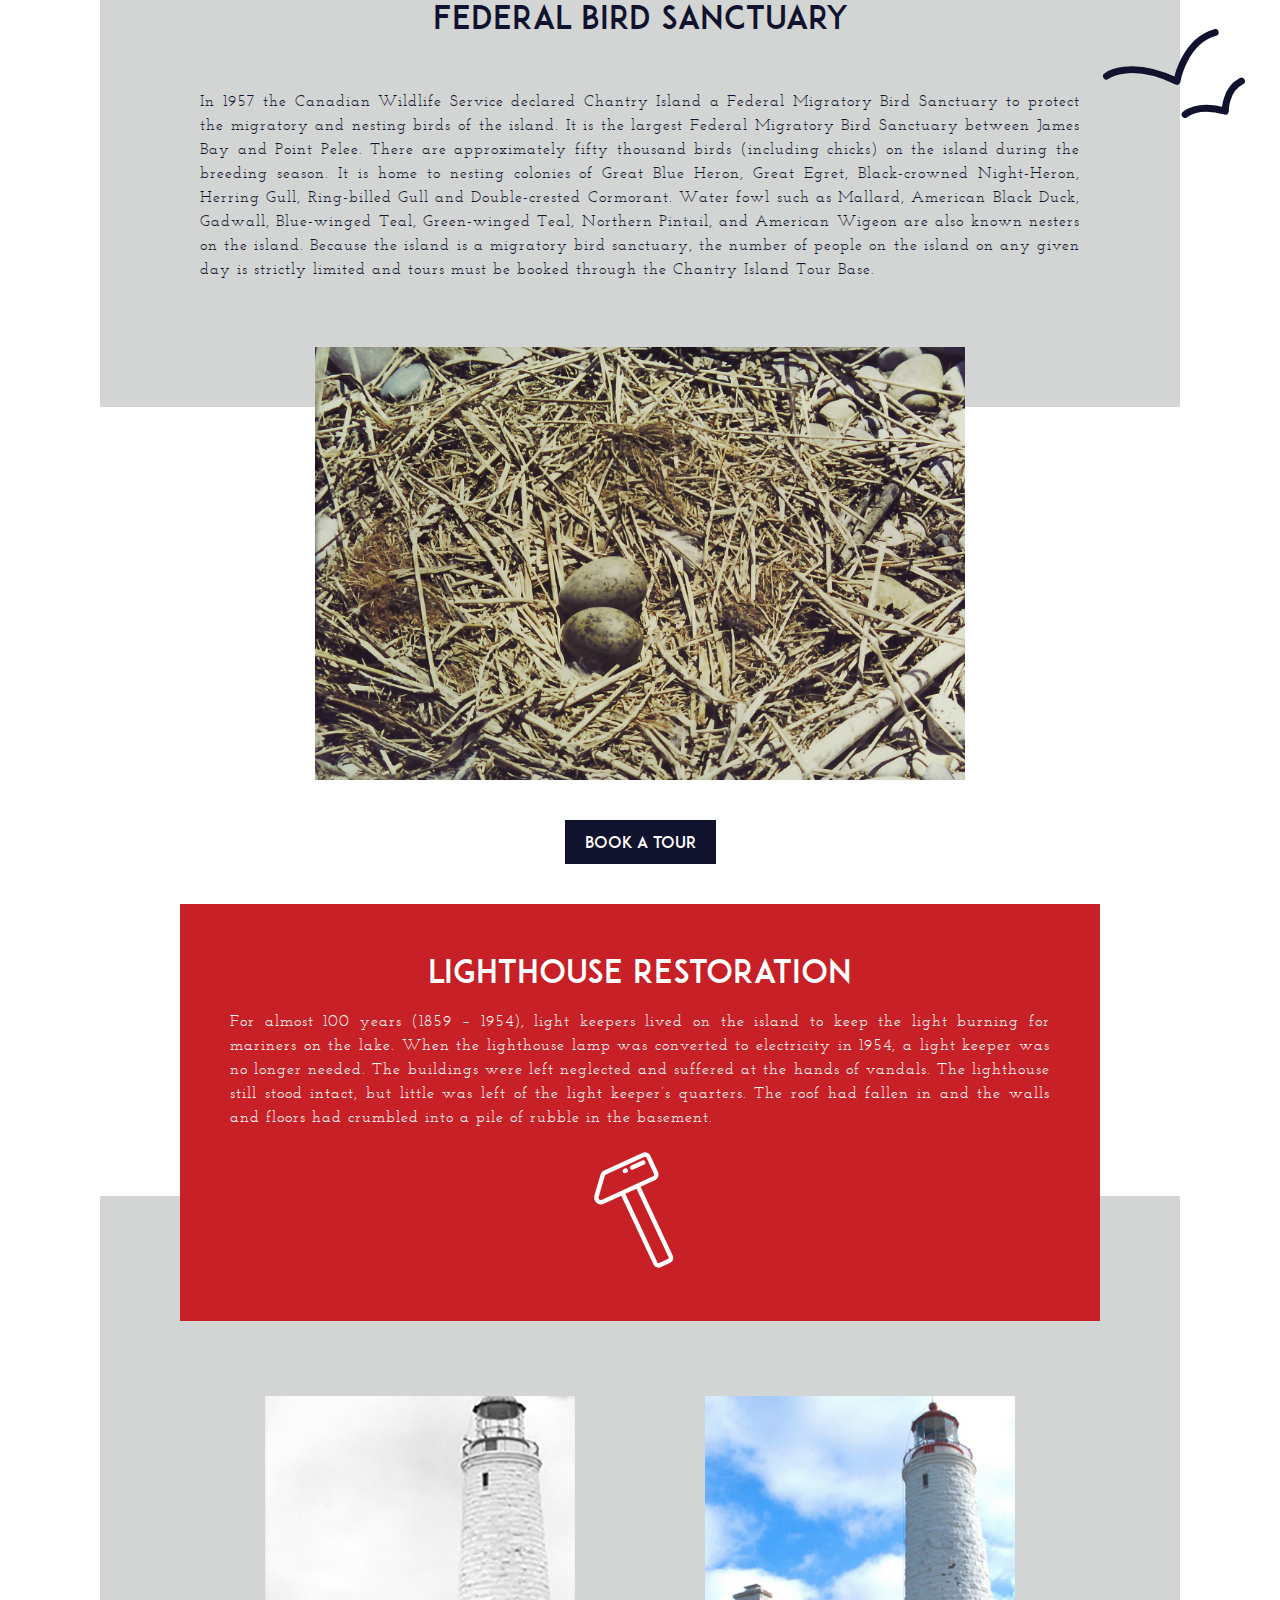
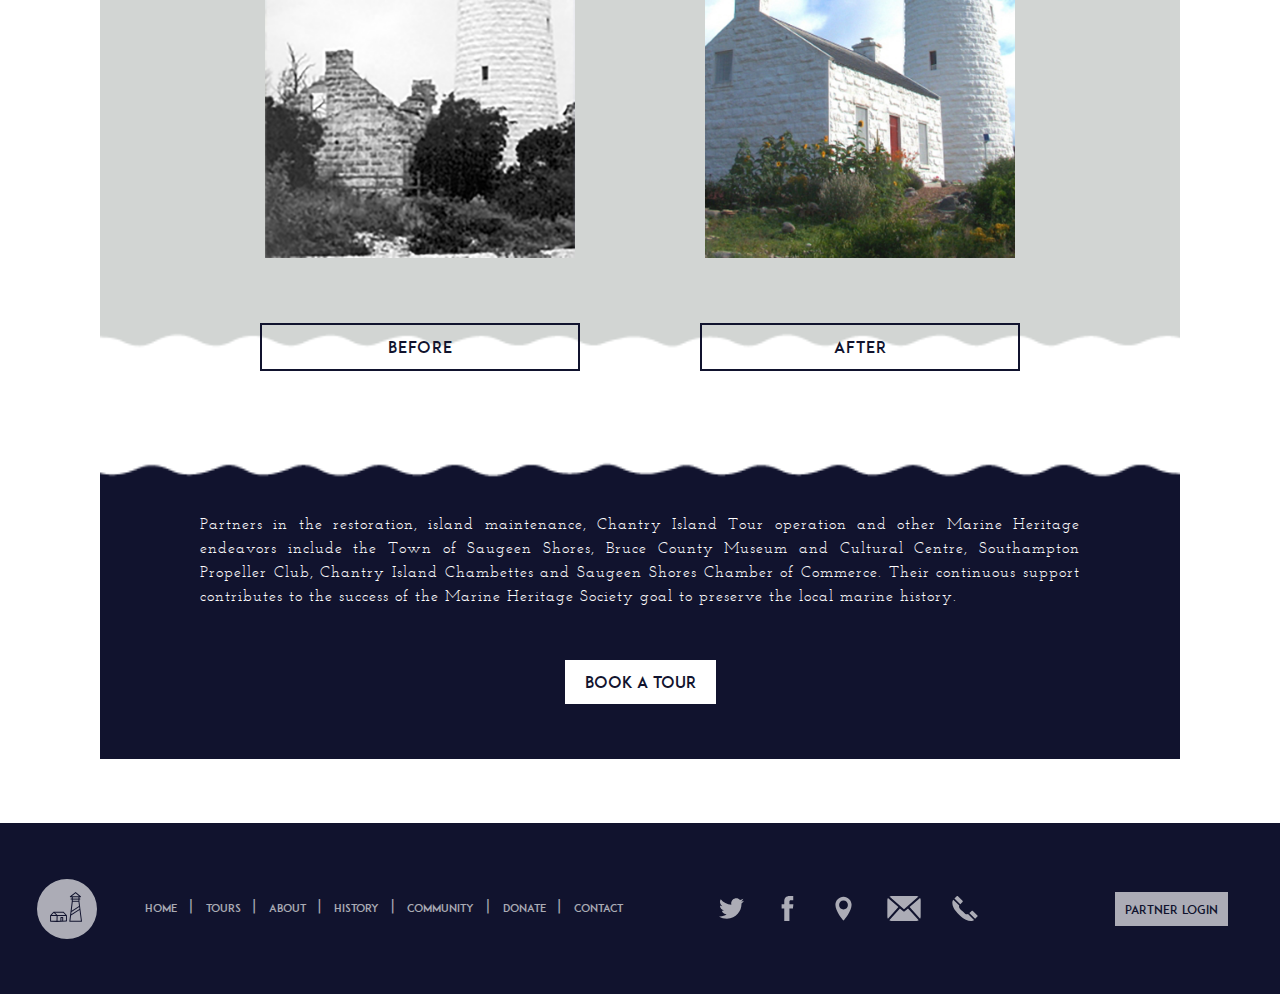
==== commit 120c1e7a: "Fixed the header, footer, added new footer icons to the folder, added the before image to the folder" ====
--- a/about.html
+++ b/about.html
@@ -137,7 +137,7 @@
 
     <div class="col">
 
-      <h2>ABOUT THE ISLAND</h2>
+      <h2 id="about_title">ABOUT THE ISLAND</h2>
 
   <img src="img/wav_icons/waves.svg" alt="Waves Icon" id="about_waves_icon" class="hidden-md-down">
 
@@ -284,10 +284,10 @@
     </div>
   </div>
 
-  <div class="row" id="restoration_img_con">
+  <div class="row " id="restoration_img_con">
 
     <div class="col-6">
-      <img src="img/about/after.jpg" class="img-fluid" alt="Lighthouse Before Restoration">
+      <img src="img/about/before.png" class="img-fluid" alt="Lighthouse Before Restoration">
       <p>Before</p>
     </div>
 
@@ -295,6 +295,7 @@
       <img src="img/about/after.jpg" class="img-fluid" alt="Lighthouse After Restoration">
       <p>After</p>
     </div>
+
 
   </div>
 
@@ -338,59 +339,58 @@
 
 
 
-
-<footer id="main_footer"><!--     *     *     *       [start footer]    *     *     *      -->
-
-<div class="container-fluid">
+<footer id="main_footer" class="footer"><!--     *     *     *       [start footer]    *     *     *      -->
+
+<div class="container-fluid transparent">
   <div class="row align-items-center">
 
   <div class="hidden-md-down col-lg-1" id="footer_logo_con">
     <img src="img/logos/circleLogo.svg" alt="Small Chantry Islands Logo">
   </div>
 
-  <div class="hidden-md-down col-lg-6" id="footer_nav">
+  <div class="hidden-md-down col-lg-5" id="footer_nav">
   <ul class="nav">
   <li class="nav-item">
-    <a class="nav-link active" href="#">HOME</a>
-  </li><li><p>|</p></li>
-  <li class="nav-item">
-    <a class="nav-link" href="#">TOURS</a>
-  </li><li><p>|</p></li>
-  <li class="nav-item">
-    <a class="nav-link" href="#">ABOUT</a>
-  </li><li><p>|</p></li>
-  <li class="nav-item">
-    <a class="nav-link active" href="#">HISTORY</a>
-  </li><li><p>|</p></li>
-  <li class="nav-item">
-    <a class="nav-link" href="#">COMMUNITY</a>
-  </li><li><p>|</p></li>
-  <li class="nav-item">
-    <a class="nav-link" href="#">DONATE</a>
-  </li><li><p>|</p></li>
-  <li class="nav-item">
-    <a class="nav-link" href="#">CONTACT</a>
+    <a class="nav-link" href="index.html">HOME</a>
+  </li><li><p>|</p></li>
+  <li class="nav-item">
+    <a class="nav-link" href="tours.html">TOURS</a>
+  </li><li><p>|</p></li>
+  <li class="nav-item">
+    <a class="nav-link" href="about.html">ABOUT</a>
+  </li><li><p>|</p></li>
+  <li class="nav-item">
+    <a class="nav-link active" href="history.html">HISTORY</a>
+  </li><li><p>|</p></li>
+  <li class="nav-item">
+    <a class="nav-link" href="community.html">COMMUNITY</a>
+  </li><li><p>|</p></li>
+  <li class="nav-item">
+    <a class="nav-link" href="donate.html">DONATE</a>
+  </li><li><p>|</p></li>
+  <li class="nav-item">
+    <a class="nav-link" href="contact.html">CONTACT</a>
   </li>
 
 </ul>
 </div>
 
-<div class="col-12 col-lg-3" id="footer_media_icon_con">
+<div class="col-12 col-lg-4" id="footer_media_icon_con">
   <ul>
-    <li><a href="#"><img src="img/header_footer_icons/twitter.svg" alt="twitter icon"></a></li>
-    <li><a href="#"><img src="img/header_footer_icons/facebook.svg" alt="facebook icon"></a></li>
-    <li><a href="#"><img src="img/header_footer_icons/location.svg" alt="location icon"></a></li>
-    <li><a href="#"><img src="img/header_footer_icons/mail.svg" alt="mail icon"></a></li>
-    <li><a href="#"><img src="img/header_footer_icons/phone.svg" alt="phone icon"></a></li>
+    <li><a href="#"><img id="first_icon_footer" src="img/header_footer_icons/twitter2.svg" alt="twitter icon"></a></li>
+    <li><a href="#"><img src="img/header_footer_icons/facebook2.svg" alt="facebook icon"></a></li>
+    <li><a href="#"><img src="img/header_footer_icons/location2.svg" alt="location icon"></a></li>
+    <li><a href="#"><img src="img/header_footer_icons/mail2.svg" alt="mail icon"></a></li>
+    <li><a href="#"><img src="img/header_footer_icons/phone2.svg" alt="phone icon"></a></li>
   </ul>
 </div>
 
-<div class="hidden-md-down col-lg-2" id="footer_login_button">
+<div class="hidden-md-down" id="footer_login_button">
   <button><a href="#">PARTNER LOGIN</a></button>
 </div>
 
 
-  </div>
+</div>
 </div>
 
 
--- a/css/main.css
+++ b/css/main.css
@@ -8,6 +8,21 @@
   src: url("../fonts/josefinslab/josefinslab-regular-webfont.woff2") format("woff2"), url("../fonts/josefinslab/josefinslab-regular-webfont.woff") format("woff");
   font-weight: normal;
   font-style: normal; }
+@font-face {
+  font-family: 'Josefin Slab Bold';
+  src: url("../fonts/josefinslab/josefinslab-bold-webfont.woff2") format("woff2"), url("../fonts/josefinslab/josefinslab-bold-webfont.woff") format("woff");
+  font-weight: normal;
+  font-style: normal; }
+@font-face {
+  font-family: 'Josefin Slab Italic';
+  src: url("../fonts/josefinslab/josefinslab-italic-webfont.woff2") format("woff2"), url("../fonts/josefinslab/josefinslab-italic-webfont.woff") format("woff");
+  font-weight: normal;
+  font-style: normal; }
+@font-face {
+  font-family: 'Josefin Slab Semibold';
+  src: url("../fonts/josefinslab/josefinslab-semibold-webfont.woff2") format("woff2"), url("../fonts/josefinslab/josefinslab-semibold-webfont.woff") format("woff");
+  font-weight: normal;
+  font-style: normal; }
 .nopadding {
   margin: 0px !important;
   padding: 0px !important; }
@@ -23,7 +38,21 @@
   overflow: hidden;
   width: 100%; }
 
-#home_header {
+p {
+  letter-spacing: 1px; }
+
+.transparent {
+  opacity: 0.65; }
+
+@media (min-width: 992px) {
+  p {
+    font-size: 1.7em; }
+
+  .shadow {
+    -webkit-box-shadow: 0px 2px 26px -6px rgba(0, 0, 0, 0.4);
+    -moz-box-shadow: 0px 2px 26px -6px rgba(0, 0, 0, 0.4);
+    box-shadow: 0px 2px 26px -6px rgba(0, 0, 0, 0.4); } }
+#home_header, #tours_header {
   background-image: url("../img/home/lake_small.png"); }
 
 .main_header {
@@ -49,7 +78,7 @@
     .main_header #main_nav #nav_content {
       position: absolute;
       z-index: 1;
-      background: rgba(255, 255, 255, 0.8);
+      background: rgba(255, 255, 255, 0.92);
       height: 100vh;
       top: 0;
       left: 0;
@@ -95,8 +124,12 @@
     width: 125px; }
   .main_header #home_book_button {
     background-color: #FFFFFF;
-    margin: 20px;
-    font-family: "Josefin Slab"; }
+    margin: 40px;
+    font-family: 'Josefin Slab Bold';
+    width: 180px;
+    padding: 20px;
+    font-size: 1em;
+    letter-spacing: 1.5px; }
 
 @media (min-width: 992px) {
   #home_header {
@@ -121,17 +154,21 @@
           .main_header #main_nav #nav_content ul li a {
             font-size: .875em; }
     .main_header #header_top_con #current_page_con {
-      text-align: center; }
+      text-align: center;
+      padding-left: 93px; }
       .main_header #header_top_con #current_page_con a {
         font-family: "Adam CG Pro";
         color: #11132e;
-        font-size: .875em; }
+        font-size: .875em;
+        color: rgba(17, 19, 46, 0.65);
+        letter-spacing: 1.5px; }
       .main_header #header_top_con #current_page_con .current_page_underline {
         margin-top: 0px;
-        margin-bottom: 0px;
-        width: 25px; }
+        margin-bottom: -5px;
+        width: 35px; }
     .main_header #header_top_con #media_icon_con {
-      text-align: center; }
+      text-align: center;
+      opacity: 0.65; }
       .main_header #header_top_con #media_icon_con ul {
         text-align: center;
         margin: 0;
@@ -139,7 +176,8 @@
         .main_header #header_top_con #media_icon_con ul li {
           display: inline; }
           .main_header #header_top_con #media_icon_con ul li a img {
-            width: 20px; }
+            width: 27px;
+            padding-left: 10px; }
     .main_header #home_title_box {
       padding: 40px;
       margin-bottom: 20px; }
@@ -149,49 +187,12 @@
     .main_header .wave_border {
       margin-top: 23%;
       z-index: 0; } }
-#home_section_1 #who_we_are_con {
-  background-color: #c72026;
-  padding: 25px 50px;
-  color: #FFFFFF; }
-  #home_section_1 #who_we_are_con h3 {
-    font-family: "Adam CG Pro";
-    font-size: 1.2em;
-    text-align: center; }
-  #home_section_1 #who_we_are_con img {
-    width: 120px;
-    display: block;
-    margin: 20px auto; }
-  #home_section_1 #who_we_are_con p {
-    font-family: "Josefin Slab";
-    font-size: .8em;
-    text-align: justify;
-    padding-top: 20px; }
-
-@media (min-width: 992px) {
-  #home_section_1 {
-    margin-top: -20%; }
-    #home_section_1 #who_we_are_con {
-      display: block;
-      margin: 0 auto;
-      width: 70%;
-      padding: 70px 100px 70px 100px; }
-      #home_section_1 #who_we_are_con p {
-        font-size: .875em; } }
-@media (min-width: 992px) {
-  #video_con {
-    width: 100%;
-    position: absolute;
-    margin-top: -5%; }
-    #video_con img {
-      width: 60%;
-      margin: 0 auto;
-      display: block; }
-    #video_con p {
-      font-family: "Josefin Slab";
-      padding-left: 20%;
-      margin-top: 20px; } }
+.footer {
+  margin-top: 5%; }
+
 #main_footer {
-  text-align: center; }
+  text-align: center;
+  background-color: #11132e; }
   #main_footer #footer_media_icon_con {
     padding: 0;
     margin: 0; }
@@ -203,14 +204,19 @@
         display: inline-block; }
         #main_footer #footer_media_icon_con ul li a img {
           height: 25px;
-          margin: 3px; }
+          margin: 3px;
+          padding-left: 20px; }
+    #main_footer #footer_media_icon_con #first_icon_footer {
+      padding-left: 0px; }
 
 @media (min-width: 992px) {
   .home_footer {
     margin-top: 45%; }
 
+  .about_footer {
+    margin-top: 50px; }
+
   #main_footer {
-    margin-top: 50px;
     padding: 50px 15px;
     background-color: #11132e; }
     #main_footer #footer_logo_con img {
@@ -229,14 +235,58 @@
       margin-top: 0; }
       #main_footer #footer_media_icon_con ul li a img {
         height: 25px; }
-    #main_footer #footer_login_button button {
-      background-color: #FFFFFF;
-      border: none;
-      padding: 5px 10px; }
-      #main_footer #footer_login_button button a {
-        color: #11132e;
-        font-family: "Adam CG Pro";
-        font-size: .75em; } }
+    #main_footer #footer_login_button {
+      position: absolute;
+      right: 3%; }
+      #main_footer #footer_login_button button {
+        background-color: #FFFFFF;
+        border: none;
+        padding: 5px 10px; }
+        #main_footer #footer_login_button button a {
+          color: #11132e;
+          font-family: "Adam CG Pro";
+          font-size: .75em; } }
+#home_section_1 #who_we_are_con {
+  background-color: #c72026;
+  padding: 50px 50px;
+  color: #FFFFFF; }
+  #home_section_1 #who_we_are_con h3 {
+    font-family: "Adam CG Pro";
+    font-size: 1.2em;
+    text-align: center; }
+  #home_section_1 #who_we_are_con img {
+    width: 120px;
+    display: block;
+    margin: 40px auto; }
+  #home_section_1 #who_we_are_con p {
+    font-family: "Josefin Slab";
+    font-size: .8em;
+    text-align: justify;
+    padding-top: 20px; }
+
+@media (min-width: 992px) {
+  #home_section_1 {
+    margin-top: -20%; }
+    #home_section_1 #who_we_are_con {
+      display: block;
+      margin: 0 auto;
+      width: 70%;
+      padding: 70px 100px 70px 100px; }
+      #home_section_1 #who_we_are_con p {
+        font-size: .875em; } }
+@media (min-width: 992px) {
+  #video_con {
+    width: 100%;
+    position: absolute;
+    margin-top: -3%; }
+    #video_con img {
+      width: 60%;
+      margin: 0 auto;
+      display: block; }
+    #video_con p {
+      font-family: "Josefin Slab";
+      padding-left: 20%;
+      margin-top: 20px; } }
 #about_header {
   overflow: hidden; }
   #about_header #about_book_button {
@@ -295,17 +345,18 @@
     padding-bottom: 30px; }
     #about_the_island #about_boat_icon {
       height: 13%;
-      right: 150px;
+      right: 230px;
       margin-top: -4%; }
     #about_the_island h2 {
-      font-size: 2.5em; }
+      font-size: 2em;
+      margin-top: 5%; }
     #about_the_island #about_waves_icon {
       margin-left: -170px;
       height: 7%;
       margin-top: 30px; }
     #about_the_island #about_para1 {
       padding: 50px 200px;
-      font-size: 1.1em; }
+      font-size: 1em; }
     #about_the_island #about_image_1 {
       padding-left: 100px;
       padding-right: 100px; }
@@ -314,7 +365,7 @@
       margin-right: 125px;
       margin-top: 100px;
       padding: 75px 100px 100px 100px;
-      font-size: .875em; }
+      font-size: 1em; }
     #about_the_island .wave_border {
       margin-top: -30px;
       left: 0; } }
@@ -355,12 +406,12 @@
     height: 150px; } }
 @media (min-width: 992px) {
   #about_history {
-    margin: 0px -50px 100px -50px; }
+    margin: 0px 80px 100px 80px; }
     #about_history h2 {
       font-size: 2em;
       padding: 30px; }
     #about_history p {
-      font-size: .875em;
+      font-size: 1em;
       padding: 25px 125px 20px 125px; }
     #about_history img {
       height: 120px;
@@ -404,14 +455,14 @@
       padding-top: 125px; }
     #about_bird p {
       padding: 25px 100px 125px 100px;
-      font-size: .875em; }
+      font-size: 1em; }
     #about_bird #about_birds_icon {
       right: -6%;
       margin-top: -35%;
       height: 9%; }
     #about_bird #about_bird_egg_img {
-      padding-left: 150px;
-      padding-right: 150px;
+      padding-left: 200px;
+      padding-right: 200px;
       margin-top: -100px; }
     #about_bird button {
       background-color: #11132e;
@@ -445,15 +496,16 @@
       text-align: center;
       font-family: "Adam CG Pro";
       color: #11132e;
-      font-size: .9em;
-      border: 1px solid #11132e;
+      font-size: 1em;
+      border: 2px solid #11132e;
       position: absolute;
       margin-top: 15px;
-      margin-left: 30px;
-      margin-right: 30px;
+      margin-left: 60px;
+      margin-right: 60px;
       left: 0;
       right: 0;
-      z-index: 2; }
+      z-index: 2;
+      padding: 10px; }
 
 #about_spacer {
   height: 20px; }
@@ -462,17 +514,16 @@
   #about_restoration {
     overflow: visible; }
     #about_restoration #restoration_desc_con {
-      padding: 50px; }
+      padding: 50px;
+      margin-right: 80px;
+      margin-left: 80px; }
       #about_restoration #restoration_desc_con h2 {
         font-size: 2em; }
       #about_restoration #restoration_desc_con #restoration_desc {
-        font-size: 1em;
-        padding: 25px 50px; }
+        font-size: 1em; }
       #about_restoration #restoration_desc_con #about_hammer_icon {
         height: 125px; }
     #about_restoration #restoration_img_con {
-      margin-left: -75px;
-      margin-right: -75px;
       margin-top: -125px;
       padding: 200px 100px 50px 100px; }
       #about_restoration #restoration_img_con img {
@@ -495,14 +546,15 @@
     padding: 10px 20px;
     border: none;
     font-family: "Adam CG Pro";
-    color: #11132e; }
+    color: #11132e;
+    margin-bottom: 30px; }
 
 @media (min-width: 992px) {
   #about_partners {
     margin-top: 70px;
     padding: 50px 50px 25px 50px; }
     #about_partners p {
-      font-size: .875em; }
+      font-size: 1em; }
     #about_partners .wave_border {
       margin-top: -80px; } }
 
